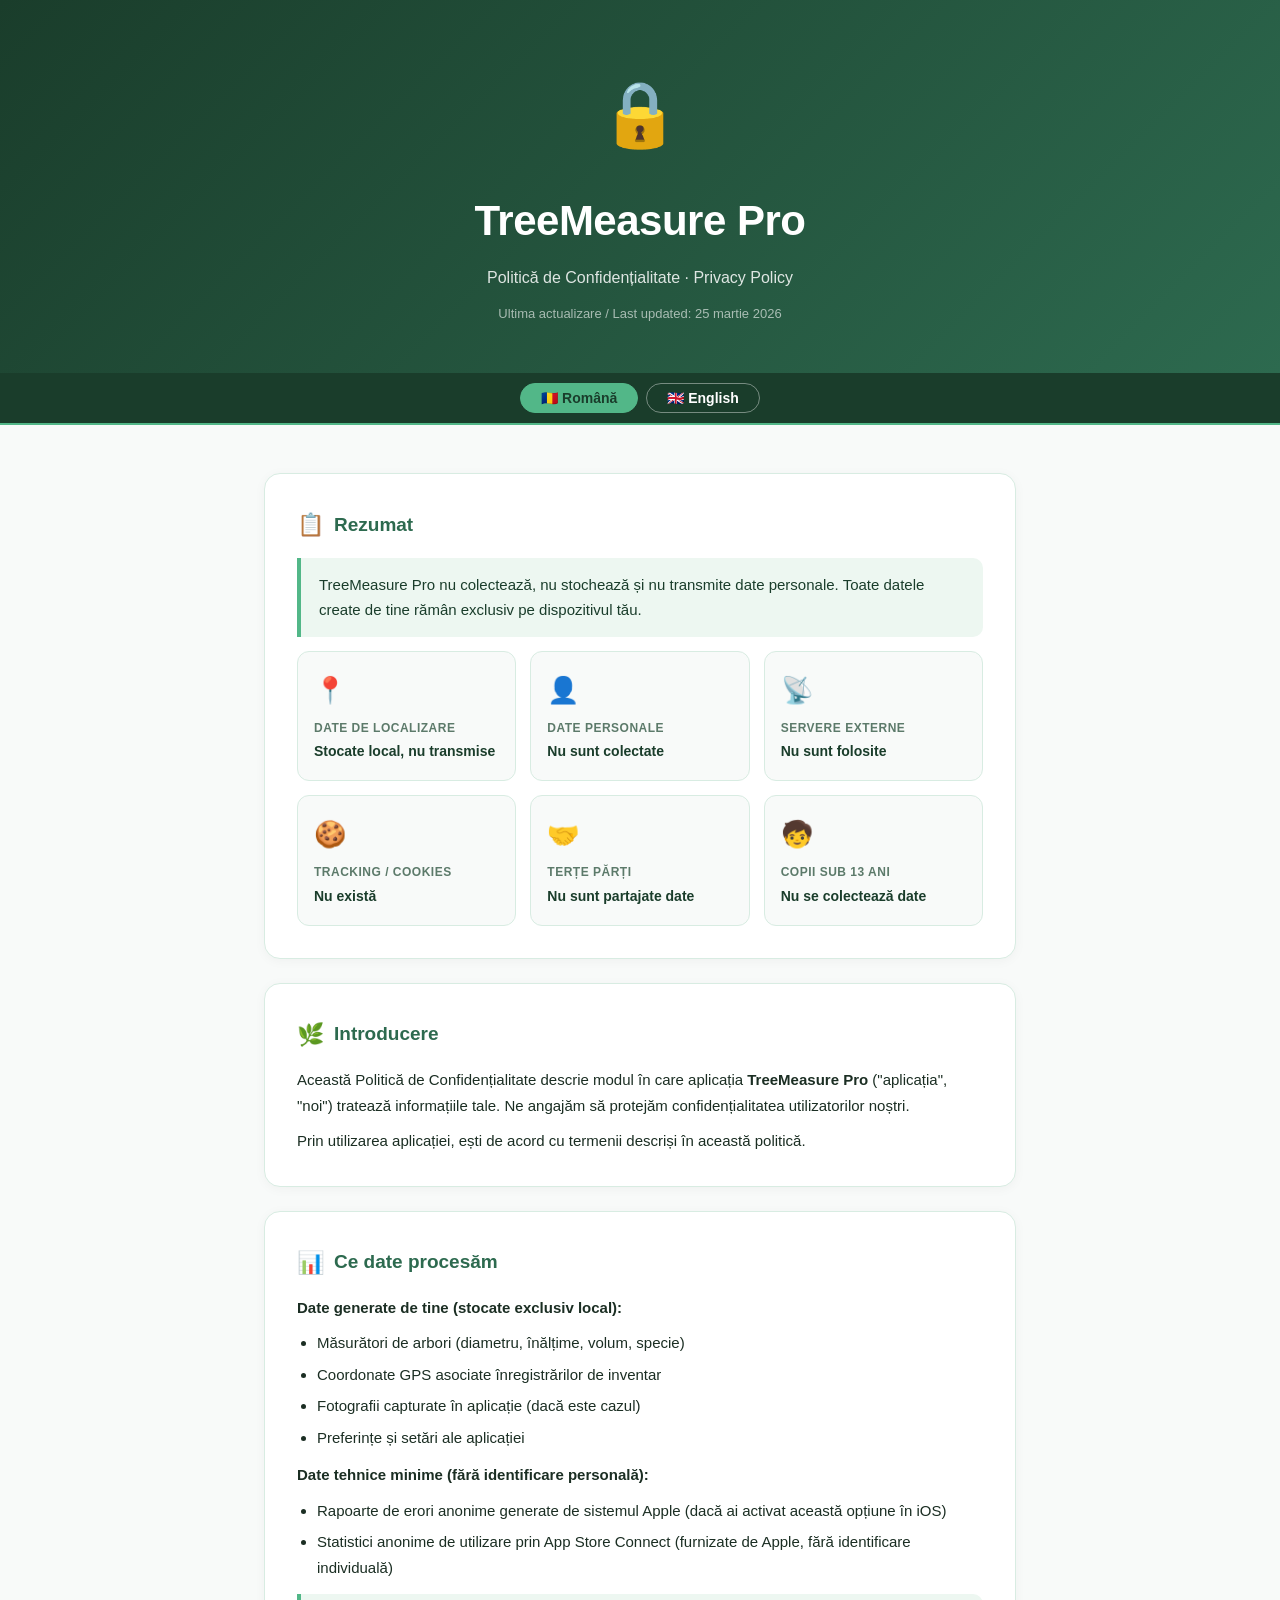
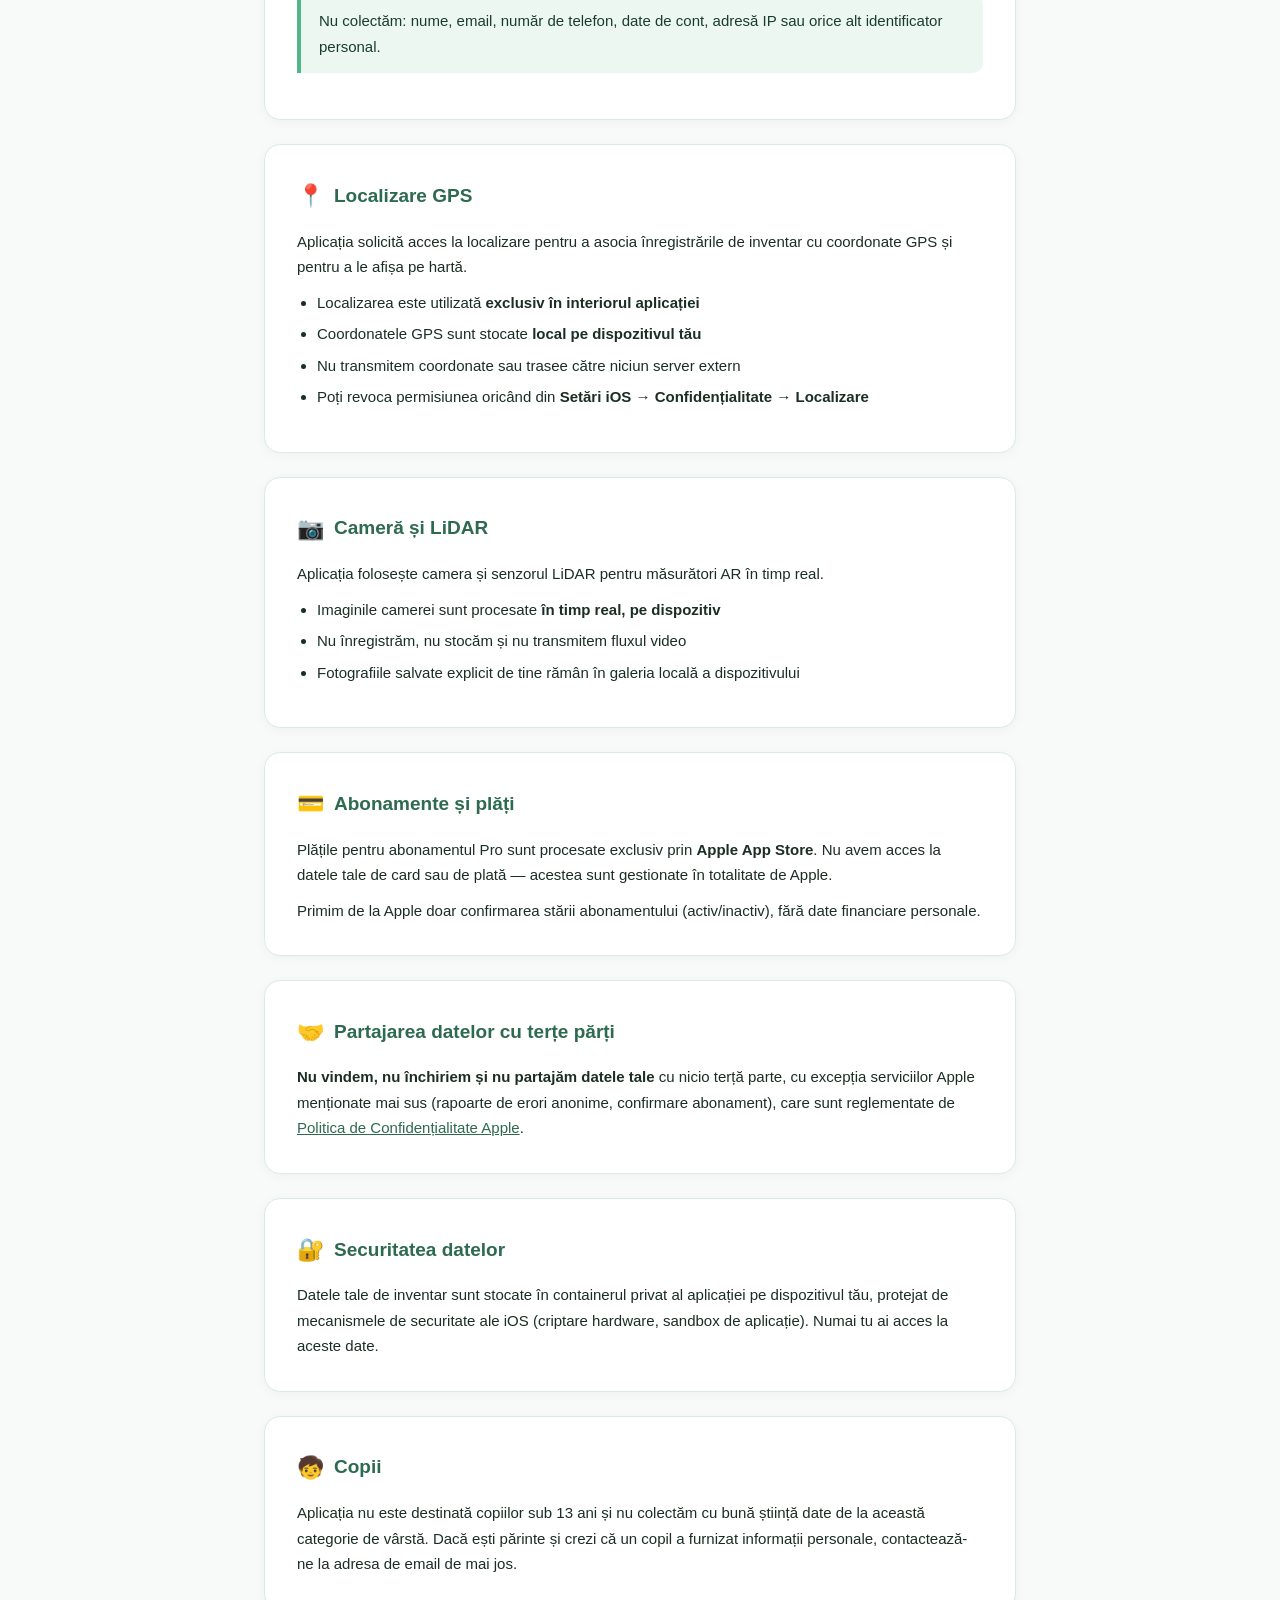
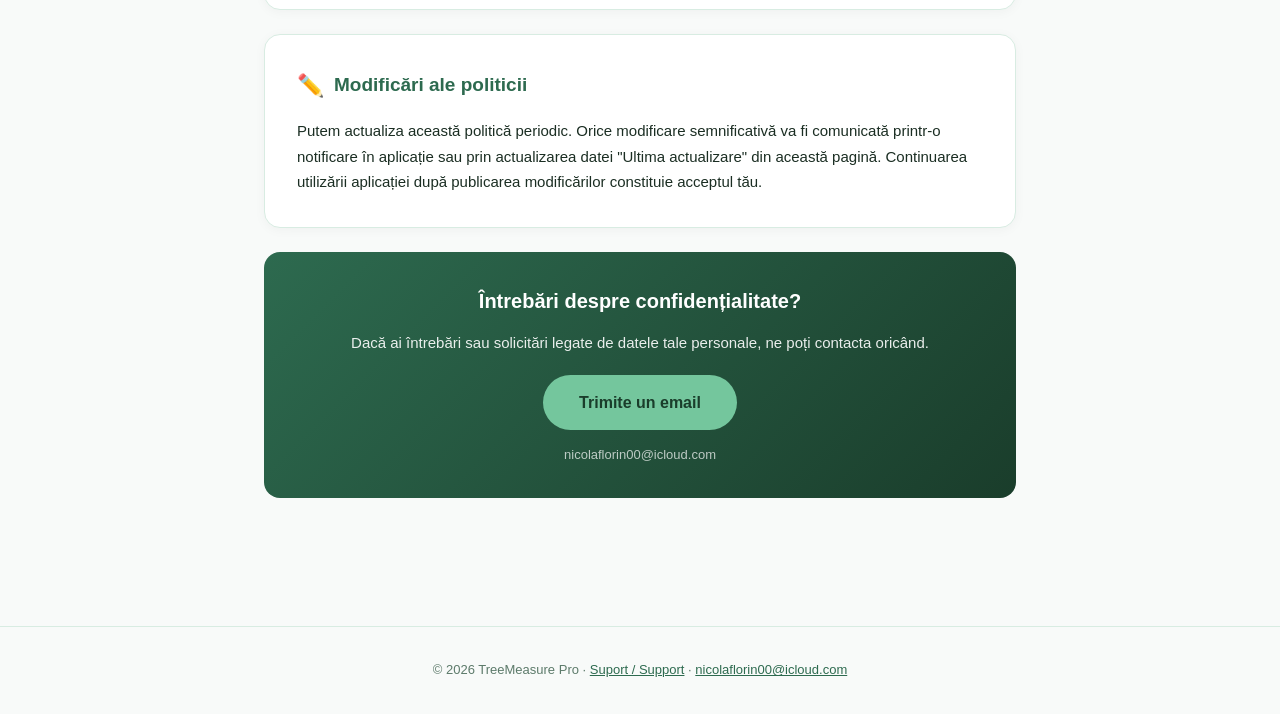
==== privacy.html @ 2823d663 "Create privacy.html with bilingual privacy policy Add privacy policy page with content in Romanian a" ====
<!DOCTYPE html>
<html lang="ro">
<head>
  <meta charset="UTF-8">
  <meta name="viewport" content="width=device-width, initial-scale=1.0">
  <title>TreeMeasure Pro – Politică de Confidențialitate / Privacy Policy</title>
  <style>
    :root {
      --green-dark:  #1a3d2b;
      --green-mid:   #2d6a4f;
      --green-light: #52b788;
      --accent:      #74c69d;
      --bg:          #f8faf9;
      --card:        #ffffff;
      --text:        #1b2e23;
      --muted:       #5c7a6a;
      --border:      #d8ece2;
    }

    * { box-sizing: border-box; margin: 0; padding: 0; }

    body {
      font-family: -apple-system, BlinkMacSystemFont, "Segoe UI", Roboto, sans-serif;
      background: var(--bg);
      color: var(--text);
      line-height: 1.7;
    }

    /* ── Header ── */
    header {
      background: linear-gradient(135deg, var(--green-dark) 0%, var(--green-mid) 100%);
      color: #fff;
      padding: 60px 24px 48px;
      text-align: center;
    }
    header .icon {
      font-size: 64px;
      display: block;
      margin-bottom: 16px;
    }
    header h1 {
      font-size: clamp(28px, 5vw, 42px);
      font-weight: 700;
      letter-spacing: -0.5px;
    }
    header p.tagline {
      margin-top: 8px;
      font-size: 16px;
      opacity: 0.85;
    }
    header p.updated {
      margin-top: 12px;
      font-size: 13px;
      opacity: 0.6;
    }

    /* ── Lang toggle ── */
    .lang-bar {
      background: var(--green-dark);
      display: flex;
      justify-content: center;
      gap: 8px;
      padding: 10px 24px;
      position: sticky;
      top: 0;
      z-index: 100;
      border-bottom: 2px solid var(--green-light);
    }
    .lang-bar button {
      background: transparent;
      border: 1.5px solid rgba(255,255,255,0.4);
      color: #fff;
      border-radius: 20px;
      padding: 6px 20px;
      font-size: 14px;
      font-weight: 600;
      cursor: pointer;
      transition: background 0.2s, border-color 0.2s;
    }
    .lang-bar button.active,
    .lang-bar button:hover {
      background: var(--green-light);
      border-color: var(--green-light);
      color: var(--green-dark);
    }

    /* ── Main layout ── */
    main {
      max-width: 800px;
      margin: 48px auto;
      padding: 0 24px 80px;
    }

    /* ── Section ── */
    .section {
      background: var(--card);
      border: 1px solid var(--border);
      border-radius: 16px;
      padding: 32px;
      margin-bottom: 24px;
      box-shadow: 0 2px 12px rgba(0,0,0,0.04);
    }
    .section h2 {
      font-size: 19px;
      font-weight: 700;
      color: var(--green-mid);
      margin-bottom: 14px;
      display: flex;
      align-items: center;
      gap: 10px;
    }
    .section h2 .ico { font-size: 22px; }
    .section p {
      font-size: 15px;
      color: var(--text);
      margin-bottom: 10px;
    }
    .section p:last-child { margin-bottom: 0; }
    .section ul {
      margin: 10px 0 10px 20px;
      font-size: 15px;
      color: var(--text);
    }
    .section ul li { margin-bottom: 6px; }

    /* ── Highlight box ── */
    .highlight {
      background: #edf7f1;
      border-left: 4px solid var(--green-light);
      border-radius: 0 10px 10px 0;
      padding: 14px 18px;
      margin: 14px 0;
      font-size: 15px;
      color: var(--green-dark);
      font-weight: 500;
    }

    /* ── Summary table ── */
    .summary-grid {
      display: grid;
      grid-template-columns: repeat(auto-fit, minmax(200px, 1fr));
      gap: 14px;
      margin-top: 6px;
    }
    .summary-card {
      background: var(--bg);
      border: 1px solid var(--border);
      border-radius: 12px;
      padding: 16px;
    }
    .summary-card .s-icon { font-size: 26px; margin-bottom: 6px; }
    .summary-card .s-label { font-size: 12px; font-weight: 700; color: var(--muted); text-transform: uppercase; letter-spacing: 0.5px; }
    .summary-card .s-value { font-size: 14px; font-weight: 600; color: var(--green-dark); margin-top: 2px; }

    /* ── Contact ── */
    .contact-box {
      background: linear-gradient(135deg, var(--green-mid), var(--green-dark));
      border-radius: 16px;
      padding: 32px;
      text-align: center;
      color: #fff;
    }
    .contact-box p { opacity: 0.9; margin-bottom: 20px; font-size: 15px; }
    .contact-box a.btn {
      display: inline-block;
      background: var(--accent);
      color: var(--green-dark);
      text-decoration: none;
      font-weight: 700;
      font-size: 16px;
      padding: 14px 36px;
      border-radius: 50px;
      transition: opacity 0.2s;
    }
    .contact-box a.btn:hover { opacity: 0.85; }
    .contact-box .email-text {
      margin-top: 14px;
      font-size: 13px;
      opacity: 0.7;
    }

    /* ── Footer ── */
    footer {
      text-align: center;
      padding: 32px 24px;
      font-size: 13px;
      color: var(--muted);
      border-top: 1px solid var(--border);
    }
    footer a { color: var(--green-mid); }

    /* ── Language sections ── */
    [data-lang] { display: none; }
    [data-lang].visible { display: block; }
  </style>
</head>
<body>

<header>
  <span class="icon">🔒</span>
  <h1>TreeMeasure Pro</h1>
  <p class="tagline">Politică de Confidențialitate · Privacy Policy</p>
  <p class="updated">Ultima actualizare / Last updated: 25 martie 2026</p>
</header>

<div class="lang-bar">
  <button onclick="setLang('ro')" id="btn-ro" class="active">🇷🇴 Română</button>
  <button onclick="setLang('en')" id="btn-en">🇬🇧 English</button>
</div>

<main>

  <!-- ═══════════════ ROMÂNĂ ═══════════════ -->
  <div data-lang="ro" class="visible">

    <div class="section">
      <h2><span class="ico">📋</span>Rezumat</h2>
      <div class="highlight">
        TreeMeasure Pro nu colectează, nu stochează și nu transmite date personale. Toate datele create de tine rămân exclusiv pe dispozitivul tău.
      </div>
      <div class="summary-grid">
        <div class="summary-card">
          <div class="s-icon">📍</div>
          <div class="s-label">Date de localizare</div>
          <div class="s-value">Stocate local, nu transmise</div>
        </div>
        <div class="summary-card">
          <div class="s-icon">👤</div>
          <div class="s-label">Date personale</div>
          <div class="s-value">Nu sunt colectate</div>
        </div>
        <div class="summary-card">
          <div class="s-icon">📡</div>
          <div class="s-label">Servere externe</div>
          <div class="s-value">Nu sunt folosite</div>
        </div>
        <div class="summary-card">
          <div class="s-icon">🍪</div>
          <div class="s-label">Tracking / Cookies</div>
          <div class="s-value">Nu există</div>
        </div>
        <div class="summary-card">
          <div class="s-icon">🤝</div>
          <div class="s-label">Terțe părți</div>
          <div class="s-value">Nu sunt partajate date</div>
        </div>
        <div class="summary-card">
          <div class="s-icon">🧒</div>
          <div class="s-label">Copii sub 13 ani</div>
          <div class="s-value">Nu se colectează date</div>
        </div>
      </div>
    </div>

    <div class="section">
      <h2><span class="ico">🌿</span>Introducere</h2>
      <p>
        Această Politică de Confidențialitate descrie modul în care aplicația <strong>TreeMeasure Pro</strong>
        ("aplicația", "noi") tratează informațiile tale. Ne angajăm să protejăm confidențialitatea
        utilizatorilor noștri.
      </p>
      <p>
        Prin utilizarea aplicației, ești de acord cu termenii descriși în această politică.
      </p>
    </div>

    <div class="section">
      <h2><span class="ico">📊</span>Ce date procesăm</h2>
      <p><strong>Date generate de tine (stocate exclusiv local):</strong></p>
      <ul>
        <li>Măsurători de arbori (diametru, înălțime, volum, specie)</li>
        <li>Coordonate GPS asociate înregistrărilor de inventar</li>
        <li>Fotografii capturate în aplicație (dacă este cazul)</li>
        <li>Preferințe și setări ale aplicației</li>
      </ul>
      <p style="margin-top:12px"><strong>Date tehnice minime (fără identificare personală):</strong></p>
      <ul>
        <li>Rapoarte de erori anonime generate de sistemul Apple (dacă ai activat această opțiune în iOS)</li>
        <li>Statistici anonime de utilizare prin App Store Connect (furnizate de Apple, fără identificare individuală)</li>
      </ul>
      <div class="highlight">
        Nu colectăm: nume, email, număr de telefon, date de cont, adresă IP sau orice alt identificator personal.
      </div>
    </div>

    <div class="section">
      <h2><span class="ico">📍</span>Localizare GPS</h2>
      <p>
        Aplicația solicită acces la localizare pentru a asocia înregistrările de inventar cu coordonate GPS
        și pentru a le afișa pe hartă.
      </p>
      <ul>
        <li>Localizarea este utilizată <strong>exclusiv în interiorul aplicației</strong></li>
        <li>Coordonatele GPS sunt stocate <strong>local pe dispozitivul tău</strong></li>
        <li>Nu transmitem coordonate sau trasee către niciun server extern</li>
        <li>Poți revoca permisiunea oricând din <strong>Setări iOS → Confidențialitate → Localizare</strong></li>
      </ul>
    </div>

    <div class="section">
      <h2><span class="ico">📷</span>Cameră și LiDAR</h2>
      <p>
        Aplicația folosește camera și senzorul LiDAR pentru măsurători AR în timp real.
      </p>
      <ul>
        <li>Imaginile camerei sunt procesate <strong>în timp real, pe dispozitiv</strong></li>
        <li>Nu înregistrăm, nu stocăm și nu transmitem fluxul video</li>
        <li>Fotografiile salvate explicit de tine rămân în galeria locală a dispozitivului</li>
      </ul>
    </div>

    <div class="section">
      <h2><span class="ico">💳</span>Abonamente și plăți</h2>
      <p>
        Plățile pentru abonamentul Pro sunt procesate exclusiv prin <strong>Apple App Store</strong>.
        Nu avem acces la datele tale de card sau de plată — acestea sunt gestionate în totalitate de Apple.
      </p>
      <p>
        Primim de la Apple doar confirmarea stării abonamentului (activ/inactiv), fără date financiare personale.
      </p>
    </div>

    <div class="section">
      <h2><span class="ico">🤝</span>Partajarea datelor cu terțe părți</h2>
      <p>
        <strong>Nu vindem, nu închiriem și nu partajăm datele tale</strong> cu nicio terță parte,
        cu excepția serviciilor Apple menționate mai sus (rapoarte de erori anonime, confirmare abonament),
        care sunt reglementate de <a href="https://www.apple.com/legal/privacy/" style="color:var(--green-mid)">Politica de Confidențialitate Apple</a>.
      </p>
    </div>

    <div class="section">
      <h2><span class="ico">🔐</span>Securitatea datelor</h2>
      <p>
        Datele tale de inventar sunt stocate în containerul privat al aplicației pe dispozitivul tău,
        protejat de mecanismele de securitate ale iOS (criptare hardware, sandbox de aplicație).
        Numai tu ai acces la aceste date.
      </p>
    </div>

    <div class="section">
      <h2><span class="ico">🧒</span>Copii</h2>
      <p>
        Aplicația nu este destinată copiilor sub 13 ani și nu colectăm cu bună știință date de la
        această categorie de vârstă. Dacă ești părinte și crezi că un copil a furnizat informații
        personale, contactează-ne la adresa de email de mai jos.
      </p>
    </div>

    <div class="section">
      <h2><span class="ico">✏️</span>Modificări ale politicii</h2>
      <p>
        Putem actualiza această politică periodic. Orice modificare semnificativă va fi comunicată
        printr-o notificare în aplicație sau prin actualizarea datei "Ultima actualizare" din această pagină.
        Continuarea utilizării aplicației după publicarea modificărilor constituie acceptul tău.
      </p>
    </div>

    <div class="contact-box">
      <h2 style="font-size:20px; font-weight:700; margin-bottom:12px;">Întrebări despre confidențialitate?</h2>
      <p>Dacă ai întrebări sau solicitări legate de datele tale personale, ne poți contacta oricând.</p>
      <a class="btn" href="mailto:nicolaflorin00@icloud.com?subject=TreeMeasure%20Pro%20-%20Confidentialitate">Trimite un email</a>
      <div class="email-text">nicolaflorin00@icloud.com</div>
    </div>

  </div><!-- /ro -->


  <!-- ═══════════════ ENGLISH ═══════════════ -->
  <div data-lang="en">

    <div class="section">
      <h2><span class="ico">📋</span>Summary</h2>
      <div class="highlight">
        TreeMeasure Pro does not collect, store, or transmit personal data. All data you create stays exclusively on your device.
      </div>
      <div class="summary-grid">
        <div class="summary-card">
          <div class="s-icon">📍</div>
          <div class="s-label">Location data</div>
          <div class="s-value">Stored locally, not transmitted</div>
        </div>
        <div class="summary-card">
          <div class="s-icon">👤</div>
          <div class="s-label">Personal data</div>
          <div class="s-value">Not collected</div>
        </div>
        <div class="summary-card">
          <div class="s-icon">📡</div>
          <div class="s-label">External servers</div>
          <div class="s-value">None used</div>
        </div>
        <div class="summary-card">
          <div class="s-icon">🍪</div>
          <div class="s-label">Tracking / Cookies</div>
          <div class="s-value">None</div>
        </div>
        <div class="summary-card">
          <div class="s-icon">🤝</div>
          <div class="s-label">Third parties</div>
          <div class="s-value">No data shared</div>
        </div>
        <div class="summary-card">
          <div class="s-icon">🧒</div>
          <div class="s-label">Children under 13</div>
          <div class="s-value">No data collected</div>
        </div>
      </div>
    </div>

    <div class="section">
      <h2><span class="ico">🌿</span>Introduction</h2>
      <p>
        This Privacy Policy describes how <strong>TreeMeasure Pro</strong> ("the app", "we") handles
        your information. We are committed to protecting the privacy of our users.
      </p>
      <p>
        By using the app, you agree to the terms described in this policy.
      </p>
    </div>

    <div class="section">
      <h2><span class="ico">📊</span>What data we process</h2>
      <p><strong>Data you generate (stored exclusively on-device):</strong></p>
      <ul>
        <li>Tree measurements (diameter, height, volume, species)</li>
        <li>GPS coordinates associated with inventory records</li>
        <li>Photos captured within the app (if applicable)</li>
        <li>App preferences and settings</li>
      </ul>
      <p style="margin-top:12px"><strong>Minimal technical data (no personal identification):</strong></p>
      <ul>
        <li>Anonymous crash reports generated by Apple's system (if you have enabled this in iOS settings)</li>
        <li>Anonymous usage statistics via App Store Connect (provided by Apple, no individual identification)</li>
      </ul>
      <div class="highlight">
        We do not collect: name, email, phone number, account data, IP address, or any other personal identifier.
      </div>
    </div>

    <div class="section">
      <h2><span class="ico">📍</span>GPS Location</h2>
      <p>
        The app requests location access to associate inventory records with GPS coordinates
        and display them on a map.
      </p>
      <ul>
        <li>Location is used <strong>exclusively within the app</strong></li>
        <li>GPS coordinates are stored <strong>locally on your device</strong></li>
        <li>We do not transmit coordinates or routes to any external server</li>
        <li>You can revoke permission at any time from <strong>iOS Settings → Privacy → Location Services</strong></li>
      </ul>
    </div>

    <div class="section">
      <h2><span class="ico">📷</span>Camera and LiDAR</h2>
      <p>
        The app uses the camera and LiDAR sensor for real-time AR measurements.
      </p>
      <ul>
        <li>Camera frames are processed <strong>in real time, on-device</strong></li>
        <li>We do not record, store, or transmit the video stream</li>
        <li>Photos you explicitly save remain in your device's local gallery</li>
      </ul>
    </div>

    <div class="section">
      <h2><span class="ico">💳</span>Subscriptions and Payments</h2>
      <p>
        Payments for the Pro subscription are processed exclusively through the <strong>Apple App Store</strong>.
        We have no access to your card or payment details — these are managed entirely by Apple.
      </p>
      <p>
        We receive from Apple only confirmation of subscription status (active/inactive), with no personal financial data.
      </p>
    </div>

    <div class="section">
      <h2><span class="ico">🤝</span>Sharing Data with Third Parties</h2>
      <p>
        <strong>We do not sell, rent, or share your data</strong> with any third party,
        with the exception of the Apple services mentioned above (anonymous crash reports, subscription confirmation),
        which are governed by <a href="https://www.apple.com/legal/privacy/" style="color:var(--green-mid)">Apple's Privacy Policy</a>.
      </p>
    </div>

    <div class="section">
      <h2><span class="ico">🔐</span>Data Security</h2>
      <p>
        Your inventory data is stored in the app's private container on your device,
        protected by iOS security mechanisms (hardware encryption, app sandbox).
        Only you have access to this data.
      </p>
    </div>

    <div class="section">
      <h2><span class="ico">🧒</span>Children</h2>
      <p>
        The app is not intended for children under 13 and we do not knowingly collect
        data from this age group. If you are a parent and believe a child has provided
        personal information, please contact us at the email address below.
      </p>
    </div>

    <div class="section">
      <h2><span class="ico">✏️</span>Changes to This Policy</h2>
      <p>
        We may update this policy from time to time. Any significant changes will be communicated
        via an in-app notification or by updating the "Last updated" date on this page.
        Continued use of the app after changes are published constitutes your acceptance.
      </p>
    </div>

    <div class="contact-box">
      <h2 style="font-size:20px; font-weight:700; margin-bottom:12px;">Privacy Questions?</h2>
      <p>If you have any questions or requests regarding your personal data, feel free to contact us at any time.</p>
      <a class="btn" href="mailto:nicolaflorin00@icloud.com?subject=TreeMeasure%20Pro%20-%20Privacy">Send an Email</a>
      <div class="email-text">nicolaflorin00@icloud.com</div>
    </div>

  </div><!-- /en -->

</main>

<footer>
  &copy; <span id="year"></span> TreeMeasure Pro ·
  <a href="support.html">Suport / Support</a> ·
  <a href="mailto:nicolaflorin00@icloud.com">nicolaflorin00@icloud.com</a>
</footer>

<script>
  function setLang(lang) {
    document.querySelectorAll('[data-lang]').forEach(el => {
      el.classList.toggle('visible', el.dataset.lang === lang);
    });
    document.querySelectorAll('.lang-bar button').forEach(btn => {
      btn.classList.toggle('active', btn.id === 'btn-' + lang);
    });
    document.documentElement.lang = lang;
  }
  document.getElementById('year').textContent = new Date().getFullYear();
</script>

</body>
</html>
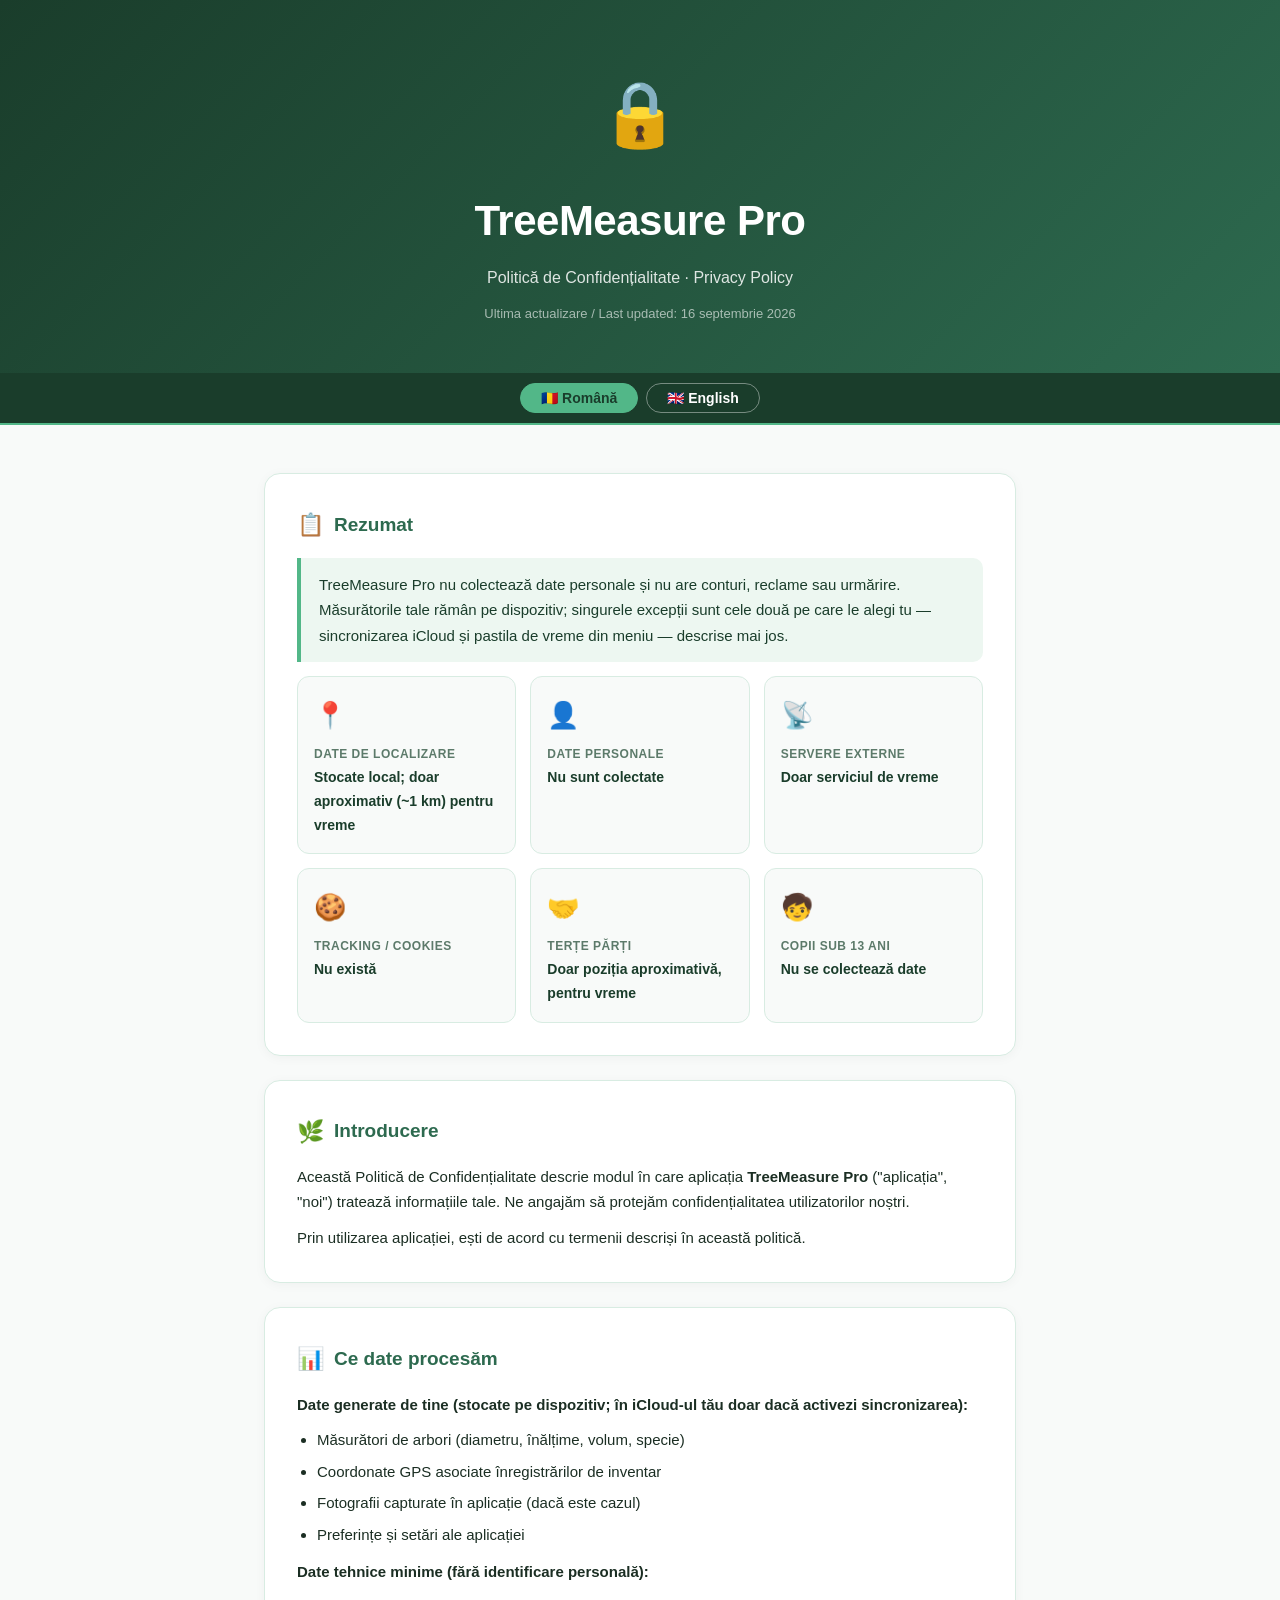
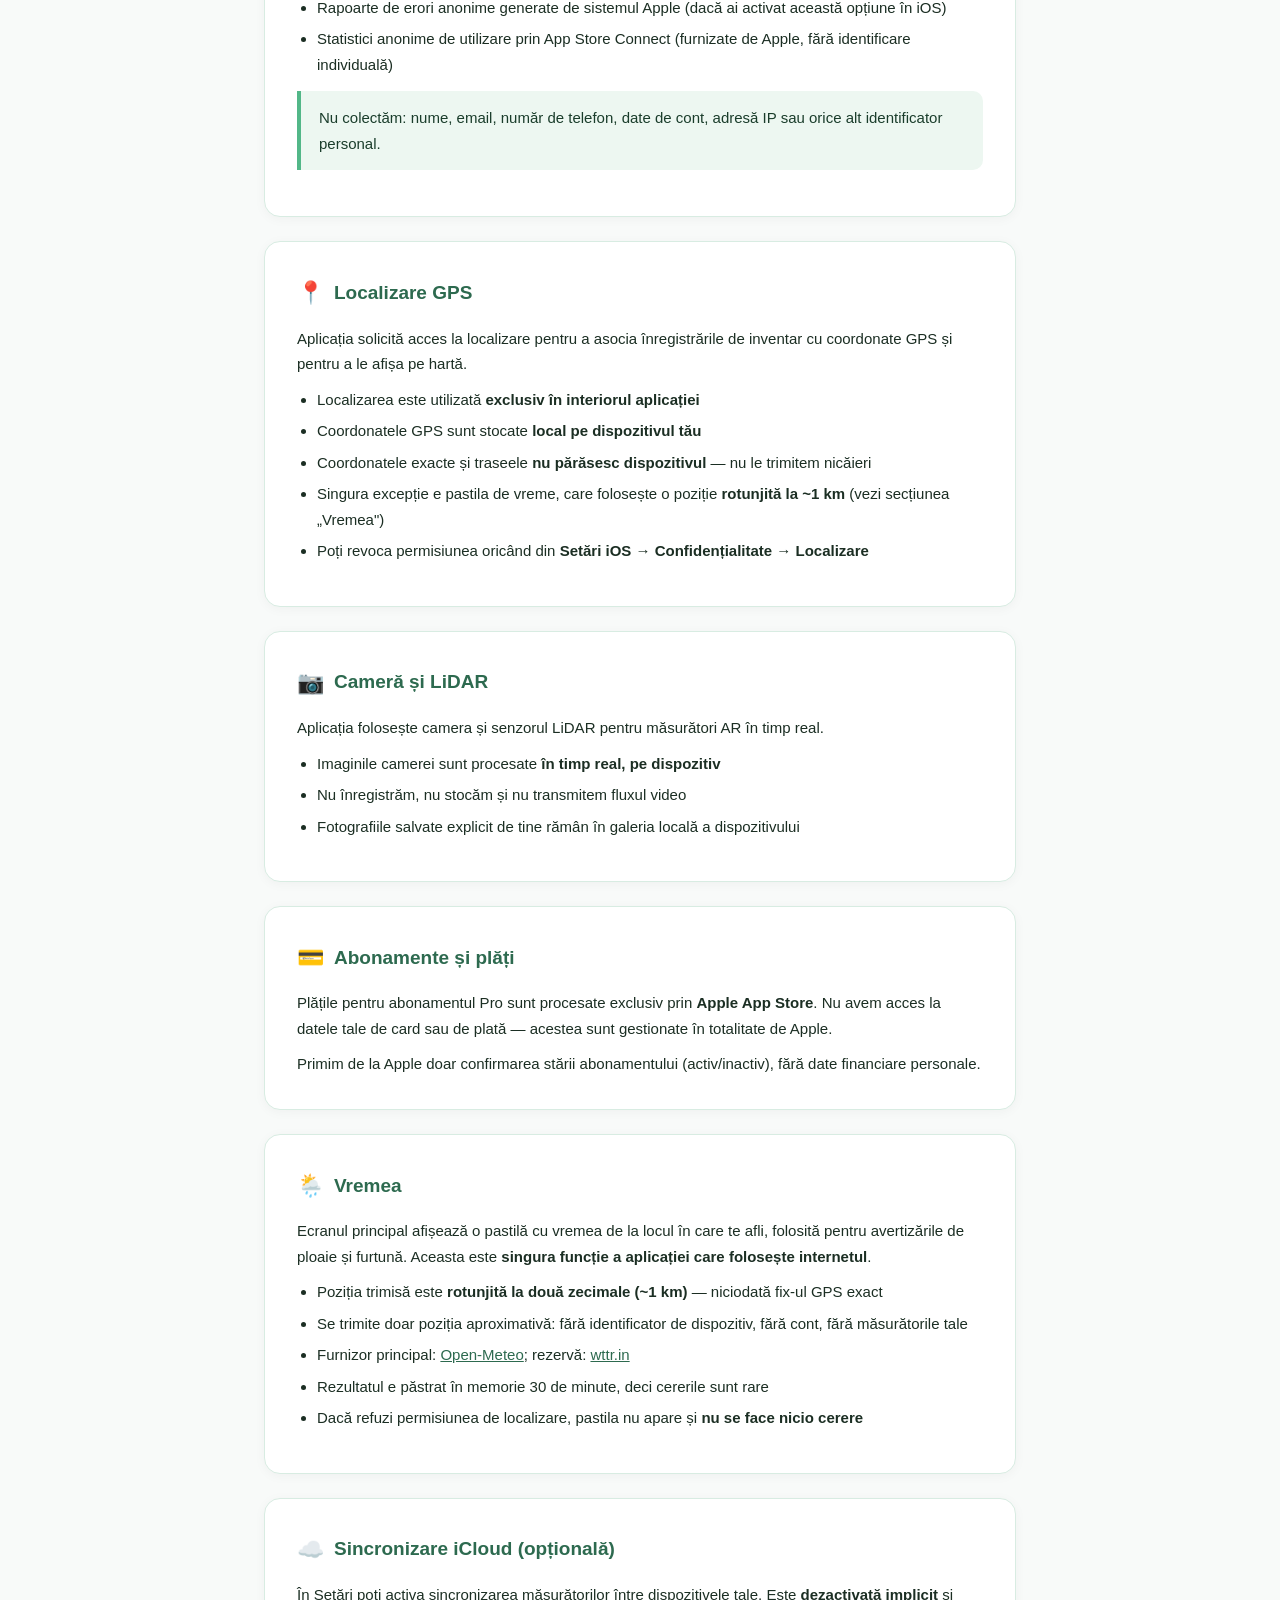
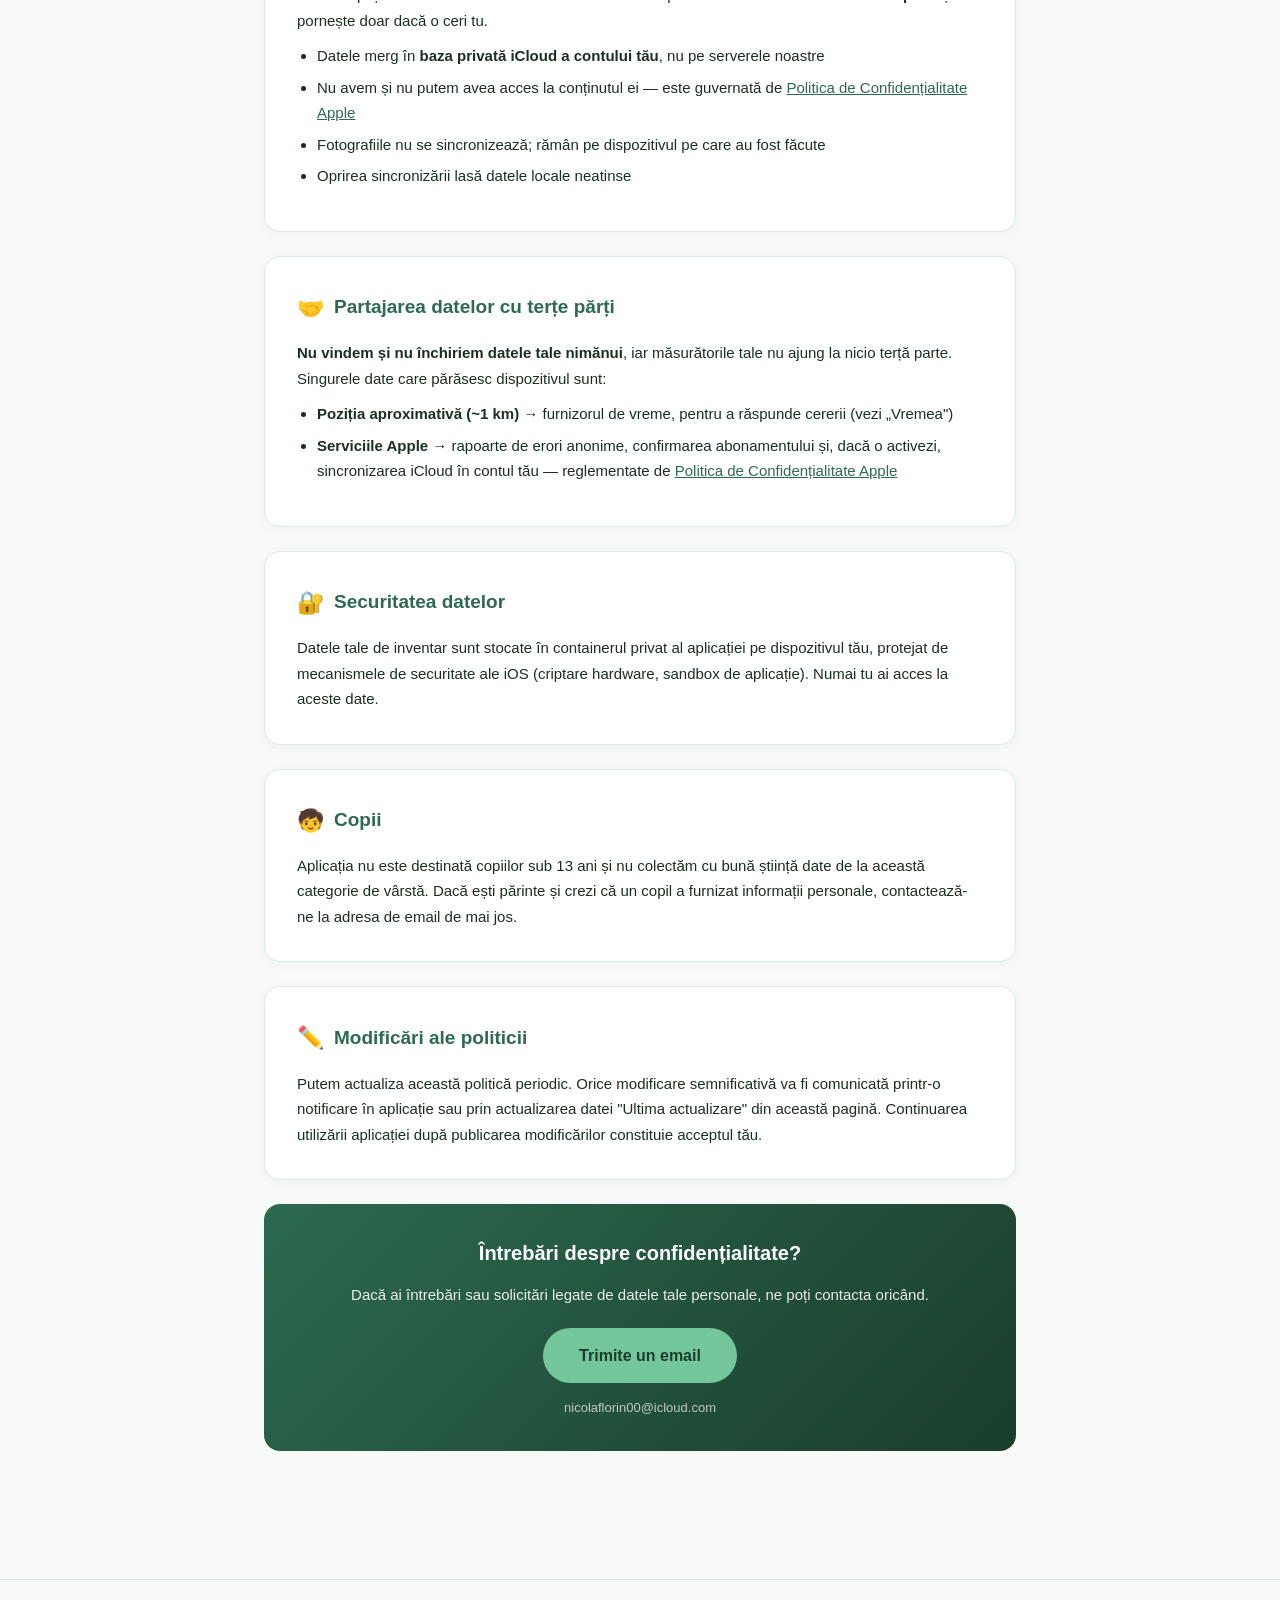
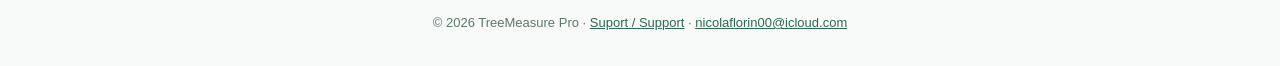
==== commit 4308d6bd: "Politica de confidentialitate: declara cererea meteo si sincronizarea iCloud Textul publicat spunea " ====
--- a/privacy.html
+++ b/privacy.html
@@ -200,7 +200,7 @@
   <span class="icon">🔒</span>
   <h1>TreeMeasure Pro</h1>
   <p class="tagline">Politică de Confidențialitate · Privacy Policy</p>
-  <p class="updated">Ultima actualizare / Last updated: 25 martie 2026</p>
+  <p class="updated">Ultima actualizare / Last updated: 16 septembrie 2026</p>
 </header>
 
 <div class="lang-bar">
@@ -216,13 +216,13 @@
     <div class="section">
       <h2><span class="ico">📋</span>Rezumat</h2>
       <div class="highlight">
-        TreeMeasure Pro nu colectează, nu stochează și nu transmite date personale. Toate datele create de tine rămân exclusiv pe dispozitivul tău.
+        TreeMeasure Pro nu colectează date personale și nu are conturi, reclame sau urmărire. Măsurătorile tale rămân pe dispozitiv; singurele excepții sunt cele două pe care le alegi tu — sincronizarea iCloud și pastila de vreme din meniu — descrise mai jos.
       </div>
       <div class="summary-grid">
         <div class="summary-card">
           <div class="s-icon">📍</div>
           <div class="s-label">Date de localizare</div>
-          <div class="s-value">Stocate local, nu transmise</div>
+          <div class="s-value">Stocate local; doar aproximativ (~1 km) pentru vreme</div>
         </div>
         <div class="summary-card">
           <div class="s-icon">👤</div>
@@ -232,7 +232,7 @@
         <div class="summary-card">
           <div class="s-icon">📡</div>
           <div class="s-label">Servere externe</div>
-          <div class="s-value">Nu sunt folosite</div>
+          <div class="s-value">Doar serviciul de vreme</div>
         </div>
         <div class="summary-card">
           <div class="s-icon">🍪</div>
@@ -242,7 +242,7 @@
         <div class="summary-card">
           <div class="s-icon">🤝</div>
           <div class="s-label">Terțe părți</div>
-          <div class="s-value">Nu sunt partajate date</div>
+          <div class="s-value">Doar poziția aproximativă, pentru vreme</div>
         </div>
         <div class="summary-card">
           <div class="s-icon">🧒</div>
@@ -266,7 +266,7 @@
 
     <div class="section">
       <h2><span class="ico">📊</span>Ce date procesăm</h2>
-      <p><strong>Date generate de tine (stocate exclusiv local):</strong></p>
+      <p><strong>Date generate de tine (stocate pe dispozitiv; în iCloud-ul tău doar dacă activezi sincronizarea):</strong></p>
       <ul>
         <li>Măsurători de arbori (diametru, înălțime, volum, specie)</li>
         <li>Coordonate GPS asociate înregistrărilor de inventar</li>
@@ -292,7 +292,8 @@
       <ul>
         <li>Localizarea este utilizată <strong>exclusiv în interiorul aplicației</strong></li>
         <li>Coordonatele GPS sunt stocate <strong>local pe dispozitivul tău</strong></li>
-        <li>Nu transmitem coordonate sau trasee către niciun server extern</li>
+        <li>Coordonatele exacte și traseele <strong>nu părăsesc dispozitivul</strong> — nu le trimitem nicăieri</li>
+        <li>Singura excepție e pastila de vreme, care folosește o poziție <strong>rotunjită la ~1 km</strong> (vezi secțiunea „Vremea")</li>
         <li>Poți revoca permisiunea oricând din <strong>Setări iOS → Confidențialitate → Localizare</strong></li>
       </ul>
     </div>
@@ -321,11 +322,46 @@
     </div>
 
     <div class="section">
+      <h2><span class="ico">🌦️</span>Vremea</h2>
+      <p>
+        Ecranul principal afișează o pastilă cu vremea de la locul în care te afli, folosită pentru
+        avertizările de ploaie și furtună. Aceasta este <strong>singura funcție a aplicației care
+        folosește internetul</strong>.
+      </p>
+      <ul>
+        <li>Poziția trimisă este <strong>rotunjită la două zecimale (~1 km)</strong> — niciodată fix-ul GPS exact</li>
+        <li>Se trimite doar poziția aproximativă: fără identificator de dispozitiv, fără cont, fără măsurătorile tale</li>
+        <li>Furnizor principal: <a href="https://open-meteo.com/en/terms" style="color:var(--green-mid)">Open-Meteo</a>; rezervă: <a href="https://wttr.in" style="color:var(--green-mid)">wttr.in</a></li>
+        <li>Rezultatul e păstrat în memorie 30 de minute, deci cererile sunt rare</li>
+        <li>Dacă refuzi permisiunea de localizare, pastila nu apare și <strong>nu se face nicio cerere</strong></li>
+      </ul>
+    </div>
+
+    <div class="section">
+      <h2><span class="ico">☁️</span>Sincronizare iCloud (opțională)</h2>
+      <p>
+        În Setări poți activa sincronizarea măsurătorilor între dispozitivele tale. Este
+        <strong>dezactivată implicit</strong> și pornește doar dacă o ceri tu.
+      </p>
+      <ul>
+        <li>Datele merg în <strong>baza privată iCloud a contului tău</strong>, nu pe serverele noastre</li>
+        <li>Nu avem și nu putem avea acces la conținutul ei — este guvernată de <a href="https://www.apple.com/legal/privacy/" style="color:var(--green-mid)">Politica de Confidențialitate Apple</a></li>
+        <li>Fotografiile nu se sincronizează; rămân pe dispozitivul pe care au fost făcute</li>
+        <li>Oprirea sincronizării lasă datele locale neatinse</li>
+      </ul>
+    </div>
+
+    <div class="section">
       <h2><span class="ico">🤝</span>Partajarea datelor cu terțe părți</h2>
       <p>
-        <strong>Nu vindem, nu închiriem și nu partajăm datele tale</strong> cu nicio terță parte,
-        cu excepția serviciilor Apple menționate mai sus (rapoarte de erori anonime, confirmare abonament),
-        care sunt reglementate de <a href="https://www.apple.com/legal/privacy/" style="color:var(--green-mid)">Politica de Confidențialitate Apple</a>.
+        <strong>Nu vindem și nu închiriem datele tale nimănui</strong>, iar măsurătorile tale nu ajung
+        la nicio terță parte. Singurele date care părăsesc dispozitivul sunt:
+      </p>
+      <ul>
+        <li><strong>Poziția aproximativă (~1 km)</strong> → furnizorul de vreme, pentru a răspunde cererii (vezi „Vremea")</li>
+        <li><strong>Serviciile Apple</strong> → rapoarte de erori anonime, confirmarea abonamentului și, dacă o activezi, sincronizarea iCloud în contul tău — reglementate de <a href="https://www.apple.com/legal/privacy/" style="color:var(--green-mid)">Politica de Confidențialitate Apple</a></li>
+      </ul>
+      <p>
       </p>
     </div>
 
@@ -372,13 +408,13 @@
     <div class="section">
       <h2><span class="ico">📋</span>Summary</h2>
       <div class="highlight">
-        TreeMeasure Pro does not collect, store, or transmit personal data. All data you create stays exclusively on your device.
+        TreeMeasure Pro collects no personal data and has no accounts, ads or tracking. Your measurements stay on your device; the only exceptions are the two you choose yourself — iCloud sync and the weather pill in the menu — described below.
       </div>
       <div class="summary-grid">
         <div class="summary-card">
           <div class="s-icon">📍</div>
           <div class="s-label">Location data</div>
-          <div class="s-value">Stored locally, not transmitted</div>
+          <div class="s-value">Stored locally; approximate only (~1 km) for weather</div>
         </div>
         <div class="summary-card">
           <div class="s-icon">👤</div>
@@ -388,7 +424,7 @@
         <div class="summary-card">
           <div class="s-icon">📡</div>
           <div class="s-label">External servers</div>
-          <div class="s-value">None used</div>
+          <div class="s-value">Weather service only</div>
         </div>
         <div class="summary-card">
           <div class="s-icon">🍪</div>
@@ -398,7 +434,7 @@
         <div class="summary-card">
           <div class="s-icon">🤝</div>
           <div class="s-label">Third parties</div>
-          <div class="s-value">No data shared</div>
+          <div class="s-value">Approximate position only, for weather</div>
         </div>
         <div class="summary-card">
           <div class="s-icon">🧒</div>
@@ -421,7 +457,7 @@
 
     <div class="section">
       <h2><span class="ico">📊</span>What data we process</h2>
-      <p><strong>Data you generate (stored exclusively on-device):</strong></p>
+      <p><strong>Data you generate (stored on your device; in your own iCloud only if you enable sync):</strong></p>
       <ul>
         <li>Tree measurements (diameter, height, volume, species)</li>
         <li>GPS coordinates associated with inventory records</li>
@@ -447,7 +483,8 @@
       <ul>
         <li>Location is used <strong>exclusively within the app</strong></li>
         <li>GPS coordinates are stored <strong>locally on your device</strong></li>
-        <li>We do not transmit coordinates or routes to any external server</li>
+        <li>Exact coordinates and tracks <strong>never leave your device</strong> — we do not send them anywhere</li>
+        <li>The only exception is the weather pill, which uses a position <strong>rounded to ~1 km</strong> (see "Weather")</li>
         <li>You can revoke permission at any time from <strong>iOS Settings → Privacy → Location Services</strong></li>
       </ul>
     </div>
@@ -476,11 +513,45 @@
     </div>
 
     <div class="section">
+      <h2><span class="ico">🌦️</span>Weather</h2>
+      <p>
+        The main screen shows a weather pill for your current area, used for the rain and storm
+        warnings. This is the <strong>only feature in the app that uses the internet</strong>.
+      </p>
+      <ul>
+        <li>The position sent is <strong>rounded to two decimals (~1 km)</strong> — never your exact GPS fix</li>
+        <li>Only that approximate position is sent: no device identifier, no account, none of your measurements</li>
+        <li>Primary provider: <a href="https://open-meteo.com/en/terms" style="color:var(--green-mid)">Open-Meteo</a>; fallback: <a href="https://wttr.in" style="color:var(--green-mid)">wttr.in</a></li>
+        <li>The result is cached for 30 minutes, so requests are infrequent</li>
+        <li>If you decline location permission, the pill does not appear and <strong>no request is made</strong></li>
+      </ul>
+    </div>
+
+    <div class="section">
+      <h2><span class="ico">☁️</span>iCloud Sync (optional)</h2>
+      <p>
+        In Settings you can enable syncing your measurements between your own devices. It is
+        <strong>off by default</strong> and starts only if you turn it on.
+      </p>
+      <ul>
+        <li>Data goes to <strong>your account's private iCloud database</strong>, not to our servers</li>
+        <li>We have no access to it and cannot gain any — it is governed by <a href="https://www.apple.com/legal/privacy/" style="color:var(--green-mid)">Apple's Privacy Policy</a></li>
+        <li>Photos are not synced; they stay on the device that took them</li>
+        <li>Turning sync off leaves your local data untouched</li>
+      </ul>
+    </div>
+
+    <div class="section">
       <h2><span class="ico">🤝</span>Sharing Data with Third Parties</h2>
       <p>
-        <strong>We do not sell, rent, or share your data</strong> with any third party,
-        with the exception of the Apple services mentioned above (anonymous crash reports, subscription confirmation),
-        which are governed by <a href="https://www.apple.com/legal/privacy/" style="color:var(--green-mid)">Apple's Privacy Policy</a>.
+        <strong>We do not sell or rent your data to anyone</strong>, and your measurements never reach
+        a third party. The only data that leaves your device is:
+      </p>
+      <ul>
+        <li><strong>Approximate position (~1 km)</strong> → the weather provider, to service the request (see "Weather")</li>
+        <li><strong>Apple services</strong> → anonymous crash reports, subscription confirmation and, if you enable it, iCloud sync into your own account — governed by <a href="https://www.apple.com/legal/privacy/" style="color:var(--green-mid)">Apple's Privacy Policy</a></li>
+      </ul>
+      <p>
       </p>
     </div>
 
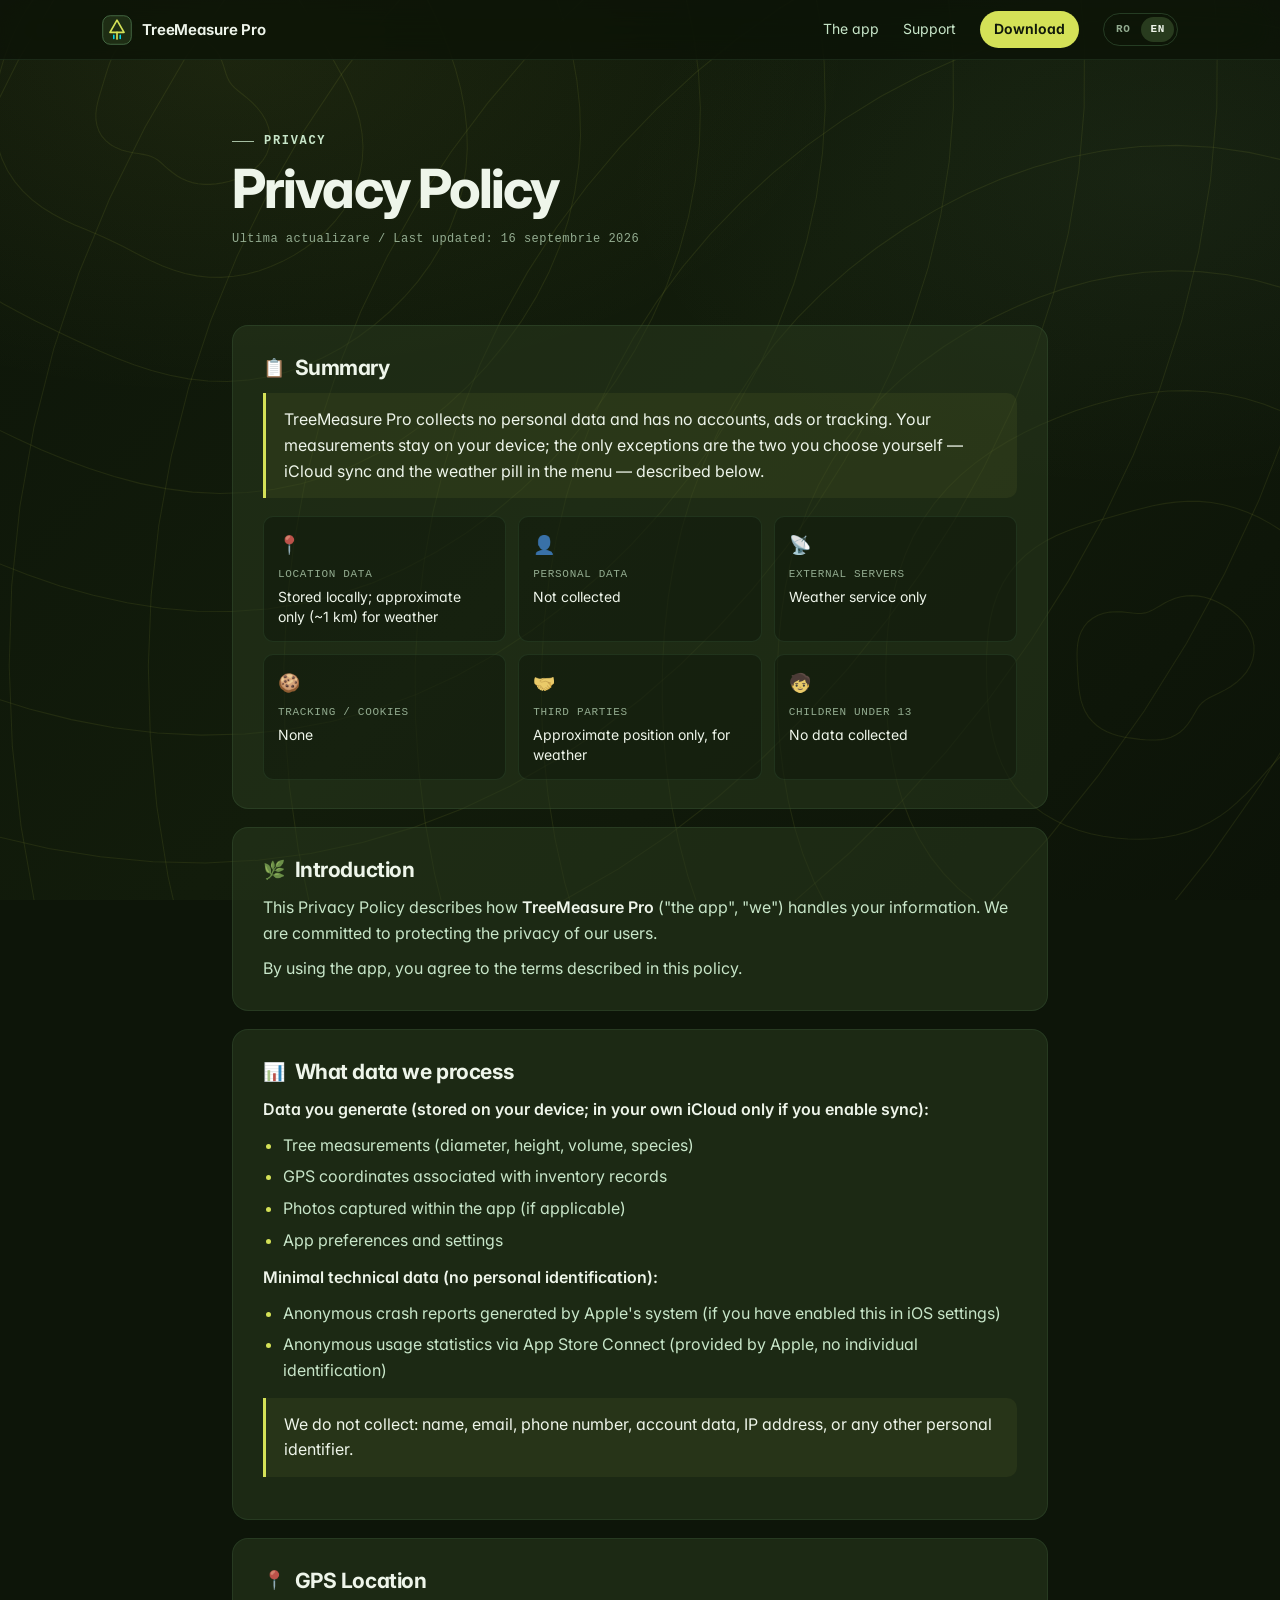
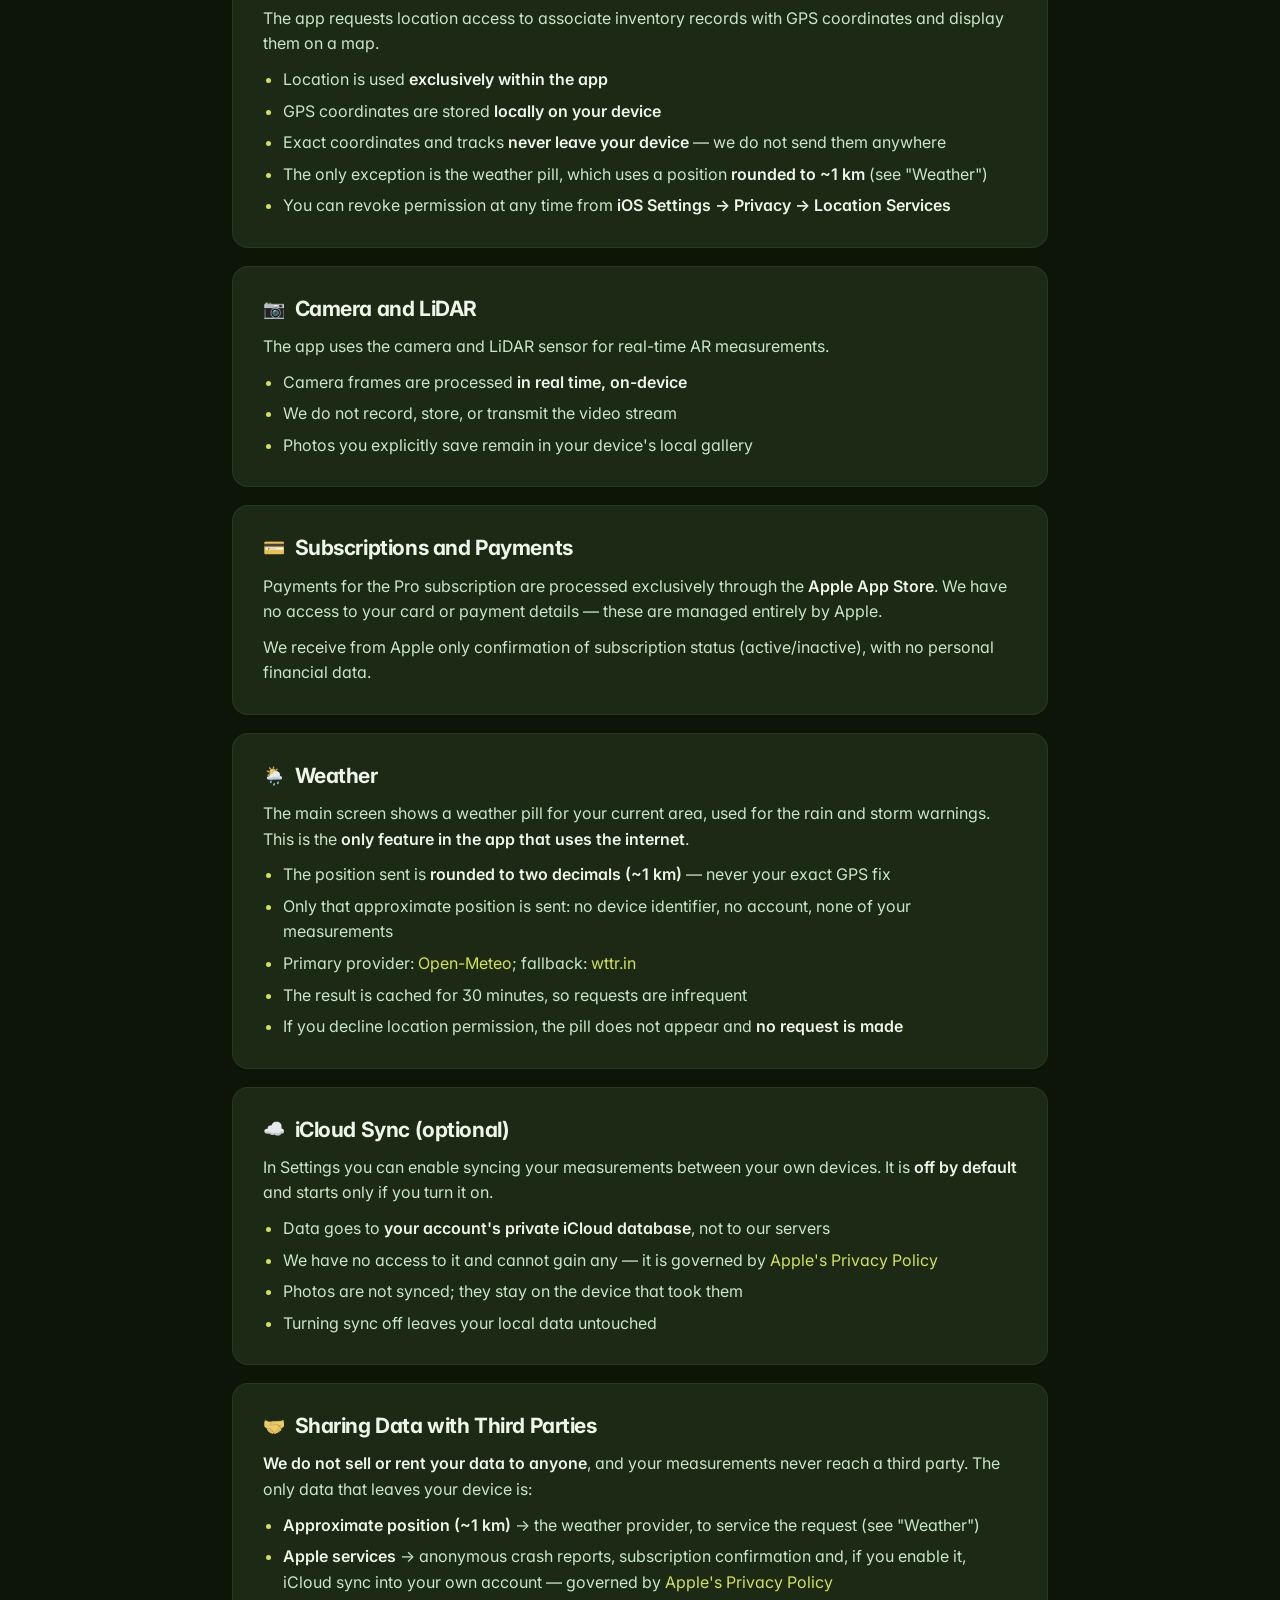
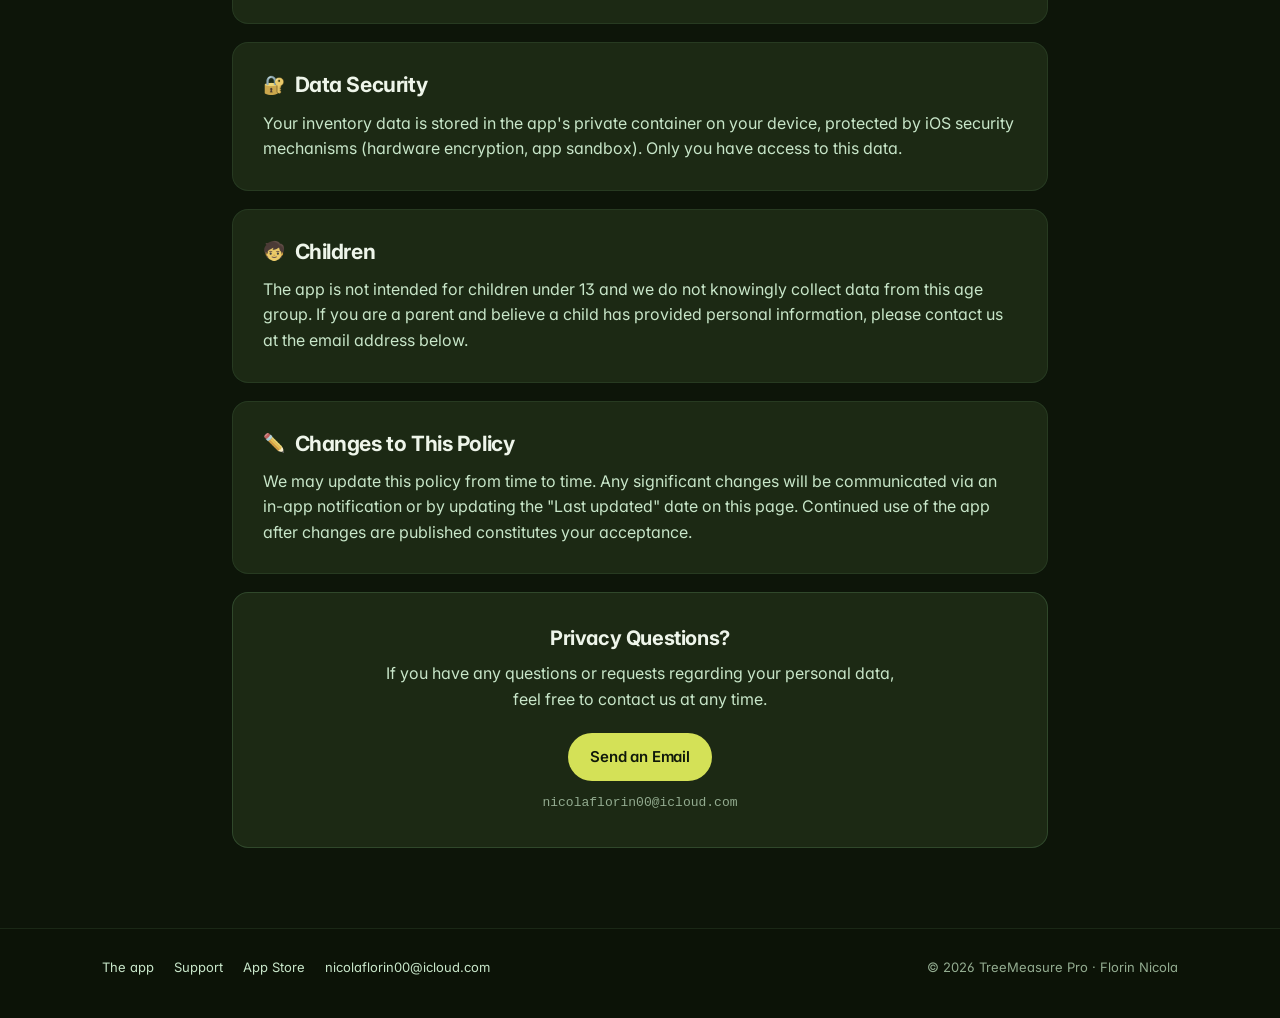
==== commit 1b1837c0: "Site: redesign "instrument de teren" si continut complet 1.29 Sursa e in repo-ul Silvia (commit 51ba" ====
--- a/privacy.html
+++ b/privacy.html
@@ -1,214 +1,63 @@
 <!DOCTYPE html>
-<html lang="ro">
+<html lang="ro"
+      data-title-ro="TreeMeasure Pro – Politică de confidențialitate"
+      data-title-en="TreeMeasure Pro – Privacy Policy">
 <head>
-  <meta charset="UTF-8">
-  <meta name="viewport" content="width=device-width, initial-scale=1.0">
-  <title>TreeMeasure Pro – Politică de Confidențialitate / Privacy Policy</title>
-  <style>
-    :root {
-      --green-dark:  #1a3d2b;
-      --green-mid:   #2d6a4f;
-      --green-light: #52b788;
-      --accent:      #74c69d;
-      --bg:          #f8faf9;
-      --card:        #ffffff;
-      --text:        #1b2e23;
-      --muted:       #5c7a6a;
-      --border:      #d8ece2;
-    }
-
-    * { box-sizing: border-box; margin: 0; padding: 0; }
-
-    body {
-      font-family: -apple-system, BlinkMacSystemFont, "Segoe UI", Roboto, sans-serif;
-      background: var(--bg);
-      color: var(--text);
-      line-height: 1.7;
-    }
-
-    /* ── Header ── */
-    header {
-      background: linear-gradient(135deg, var(--green-dark) 0%, var(--green-mid) 100%);
-      color: #fff;
-      padding: 60px 24px 48px;
-      text-align: center;
-    }
-    header .icon {
-      font-size: 64px;
-      display: block;
-      margin-bottom: 16px;
-    }
-    header h1 {
-      font-size: clamp(28px, 5vw, 42px);
-      font-weight: 700;
-      letter-spacing: -0.5px;
-    }
-    header p.tagline {
-      margin-top: 8px;
-      font-size: 16px;
-      opacity: 0.85;
-    }
-    header p.updated {
-      margin-top: 12px;
-      font-size: 13px;
-      opacity: 0.6;
-    }
-
-    /* ── Lang toggle ── */
-    .lang-bar {
-      background: var(--green-dark);
-      display: flex;
-      justify-content: center;
-      gap: 8px;
-      padding: 10px 24px;
-      position: sticky;
-      top: 0;
-      z-index: 100;
-      border-bottom: 2px solid var(--green-light);
-    }
-    .lang-bar button {
-      background: transparent;
-      border: 1.5px solid rgba(255,255,255,0.4);
-      color: #fff;
-      border-radius: 20px;
-      padding: 6px 20px;
-      font-size: 14px;
-      font-weight: 600;
-      cursor: pointer;
-      transition: background 0.2s, border-color 0.2s;
-    }
-    .lang-bar button.active,
-    .lang-bar button:hover {
-      background: var(--green-light);
-      border-color: var(--green-light);
-      color: var(--green-dark);
-    }
-
-    /* ── Main layout ── */
-    main {
-      max-width: 800px;
-      margin: 48px auto;
-      padding: 0 24px 80px;
-    }
-
-    /* ── Section ── */
-    .section {
-      background: var(--card);
-      border: 1px solid var(--border);
-      border-radius: 16px;
-      padding: 32px;
-      margin-bottom: 24px;
-      box-shadow: 0 2px 12px rgba(0,0,0,0.04);
-    }
-    .section h2 {
-      font-size: 19px;
-      font-weight: 700;
-      color: var(--green-mid);
-      margin-bottom: 14px;
-      display: flex;
-      align-items: center;
-      gap: 10px;
-    }
-    .section h2 .ico { font-size: 22px; }
-    .section p {
-      font-size: 15px;
-      color: var(--text);
-      margin-bottom: 10px;
-    }
-    .section p:last-child { margin-bottom: 0; }
-    .section ul {
-      margin: 10px 0 10px 20px;
-      font-size: 15px;
-      color: var(--text);
-    }
-    .section ul li { margin-bottom: 6px; }
-
-    /* ── Highlight box ── */
-    .highlight {
-      background: #edf7f1;
-      border-left: 4px solid var(--green-light);
-      border-radius: 0 10px 10px 0;
-      padding: 14px 18px;
-      margin: 14px 0;
-      font-size: 15px;
-      color: var(--green-dark);
-      font-weight: 500;
-    }
-
-    /* ── Summary table ── */
-    .summary-grid {
-      display: grid;
-      grid-template-columns: repeat(auto-fit, minmax(200px, 1fr));
-      gap: 14px;
-      margin-top: 6px;
-    }
-    .summary-card {
-      background: var(--bg);
-      border: 1px solid var(--border);
-      border-radius: 12px;
-      padding: 16px;
-    }
-    .summary-card .s-icon { font-size: 26px; margin-bottom: 6px; }
-    .summary-card .s-label { font-size: 12px; font-weight: 700; color: var(--muted); text-transform: uppercase; letter-spacing: 0.5px; }
-    .summary-card .s-value { font-size: 14px; font-weight: 600; color: var(--green-dark); margin-top: 2px; }
-
-    /* ── Contact ── */
-    .contact-box {
-      background: linear-gradient(135deg, var(--green-mid), var(--green-dark));
-      border-radius: 16px;
-      padding: 32px;
-      text-align: center;
-      color: #fff;
-    }
-    .contact-box p { opacity: 0.9; margin-bottom: 20px; font-size: 15px; }
-    .contact-box a.btn {
-      display: inline-block;
-      background: var(--accent);
-      color: var(--green-dark);
-      text-decoration: none;
-      font-weight: 700;
-      font-size: 16px;
-      padding: 14px 36px;
-      border-radius: 50px;
-      transition: opacity 0.2s;
-    }
-    .contact-box a.btn:hover { opacity: 0.85; }
-    .contact-box .email-text {
-      margin-top: 14px;
-      font-size: 13px;
-      opacity: 0.7;
-    }
-
-    /* ── Footer ── */
-    footer {
-      text-align: center;
-      padding: 32px 24px;
-      font-size: 13px;
-      color: var(--muted);
-      border-top: 1px solid var(--border);
-    }
-    footer a { color: var(--green-mid); }
-
-    /* ── Language sections ── */
-    [data-lang] { display: none; }
-    [data-lang].visible { display: block; }
-  </style>
+<meta charset="UTF-8">
+<meta name="viewport" content="width=device-width, initial-scale=1.0">
+<title>TreeMeasure Pro – Politică de Confidențialitate / Privacy Policy</title>
+<meta name="description" content="TreeMeasure Pro privacy policy: no accounts, no ads, no tracking. Measurements stay on your device; optional iCloud sync and an approximate position for weather.">
+<meta name="theme-color" content="#0D1509">
+<link rel="icon" href="assets/favicon.svg" type="image/svg+xml">
+<link rel="preconnect" href="https://fonts.googleapis.com">
+<link rel="preconnect" href="https://fonts.gstatic.com" crossorigin>
+<link href="https://fonts.googleapis.com/css2?family=Inter:wght@400;500;600;700;800&amp;display=swap" rel="stylesheet">
+<link rel="stylesheet" href="assets/site.css">
+<script src="assets/site.js"></script>
 </head>
 <body>
 
-<header>
-  <span class="icon">🔒</span>
-  <h1>TreeMeasure Pro</h1>
-  <p class="tagline">Politică de Confidențialitate · Privacy Policy</p>
-  <p class="updated">Ultima actualizare / Last updated: 16 septembrie 2026</p>
+<a class="skip-link" href="#main">Sari la conținut</a>
+
+<header class="nav">
+  <div class="container nav-inner">
+    <a href="./" class="brand" aria-label="TreeMeasure Pro">
+      <img class="brand-mark" src="assets/favicon.svg" alt="" width="30" height="30">
+      TreeMeasure Pro
+    </a>
+    <nav class="nav-links" aria-label="Primary">
+      <span class="lang-inline" data-lang="ro">
+        <a href="./" class="hs">Aplicația</a>
+        <a href="support.html" class="hs">Suport</a>
+        <a href="https://apps.apple.com/ro/app/treemeasure-pro/id6760644907" class="nav-cta" target="_blank" rel="noopener">Descarcă</a>
+      </span>
+      <span class="lang-inline" data-lang="en">
+        <a href="./" class="hs">The app</a>
+        <a href="support.html" class="hs">Support</a>
+        <a href="https://apps.apple.com/app/treemeasure-pro/id6760644907" class="nav-cta" target="_blank" rel="noopener">Download</a>
+      </span>
+      <div class="lang-toggle" role="group" aria-label="Limba / Language">
+        <button type="button" data-set-lang="ro" aria-pressed="true">RO</button>
+        <button type="button" data-set-lang="en" aria-pressed="false">EN</button>
+      </div>
+    </nav>
+  </div>
 </header>
 
-<div class="lang-bar">
-  <button onclick="setLang('ro')" id="btn-ro" class="active">🇷🇴 Română</button>
-  <button onclick="setLang('en')" id="btn-en">🇬🇧 English</button>
-</div>
-
-<main>
+<section class="doc-header">
+  <div class="doc">
+    <p class="eyebrow"><span data-lang="ro">Confidențialitate</span><span data-lang="en">Privacy</span></p>
+    <h1 class="h-display"><span data-lang="ro">Politică de confidențialitate</span><span data-lang="en">Privacy Policy</span></h1>
+    <p class="updated">Ultima actualizare / Last updated: 16 septembrie 2026</p>
+  </div>
+</section>
+
+<!--
+  Textul de mai jos e preluat neschimbat din versiunea publicată pe 16 sept 2026. El trebuie să
+  spună același lucru ca PrivacyInfo.xcprivacy și chestionarul App Privacy din App Store Connect
+  (vezi CLAUDE.md, „Invariante de livrare"). Redesign-ul a atins doar stilul, nu conținutul.
+-->
+<main id="main" class="doc">
 
   <!-- ═══════════════ ROMÂNĂ ═══════════════ -->
   <div data-lang="ro" class="visible">
@@ -593,24 +442,17 @@
 
 </main>
 
-<footer>
-  &copy; <span id="year"></span> TreeMeasure Pro ·
-  <a href="support.html">Suport / Support</a> ·
-  <a href="mailto:nicolaflorin00@icloud.com">nicolaflorin00@icloud.com</a>
+<footer class="footer">
+  <div class="container footer-inner">
+    <div class="footer-links">
+      <a href="./"><span data-lang="ro">Aplicația</span><span data-lang="en">The app</span></a>
+      <a href="support.html"><span data-lang="ro">Suport</span><span data-lang="en">Support</span></a>
+      <a href="https://apps.apple.com/app/treemeasure-pro/id6760644907" target="_blank" rel="noopener">App Store</a>
+      <a href="mailto:nicolaflorin00@icloud.com">nicolaflorin00@icloud.com</a>
+    </div>
+    <div>© <span data-year>2026</span> TreeMeasure Pro · Florin Nicola</div>
+  </div>
 </footer>
-
-<script>
-  function setLang(lang) {
-    document.querySelectorAll('[data-lang]').forEach(el => {
-      el.classList.toggle('visible', el.dataset.lang === lang);
-    });
-    document.querySelectorAll('.lang-bar button').forEach(btn => {
-      btn.classList.toggle('active', btn.id === 'btn-' + lang);
-    });
-    document.documentElement.lang = lang;
-  }
-  document.getElementById('year').textContent = new Date().getFullYear();
-</script>
 
 </body>
 </html>
--- a/assets/site.css
+++ b/assets/site.css
@@ -0,0 +1,434 @@
+/*
+  Tree Measure Pro — stiluri comune pentru index, support și privacy.
+
+  Culorile vin din aplicație, nu sunt alese separat:
+  - fondul și curbele de nivel = ForestDepthBackground.swift (același algoritm, vezi contours.svg)
+  - suprafețele și accentul lime = ForestTheme.swift
+  - cian / magenta / chihlimbar / verde = ARMarkerPalette, cu același înțeles ca în AR:
+    cian = trunchi și detecție, magenta = ținte pe cer, chihlimbar = vârf, verde = bază.
+*/
+
+:root {
+  color-scheme: dark;
+
+  /* Fond — ForestDepthBackground */
+  --bg-0: #0C1308;
+  --bg-1: #0D1509;
+  --bg-2: #121C0B;
+
+  /* Suprafețe — ForestTheme */
+  --surface:   #19270F;
+  --surface-2: #1E2D14;
+  --card:      rgba(43, 61, 31, 0.52);
+  --card-hi:   rgba(64, 92, 50, 0.55);
+  --line:      rgba(90, 140, 94, 0.32);
+  --line-soft: rgba(90, 140, 94, 0.18);
+
+  /* Text */
+  --text:   #EEF5EA;
+  --text-2: #C8E6C9;
+  --text-3: #93AC90;
+
+  /* Accente */
+  --lime:    #D4E157;
+  --lime-dk: #B9C640;
+  --cyan:    #00E5FF;
+  --magenta: #FF2D95;
+  --amber:   #FFB74D;
+  --green:   #4CAF50;
+  --soft:    #A5D6A7;
+
+  /* Alias pentru marcajul existent din privacy/support (style="color:var(--green-mid)") */
+  --green-mid: var(--lime);
+
+  --sans: "Inter", -apple-system, BlinkMacSystemFont, "Segoe UI", Roboto, sans-serif;
+  --mono: ui-monospace, "SF Mono", "JetBrains Mono", Menlo, Consolas, monospace;
+
+  --radius: 16px;
+  --radius-sm: 10px;
+  --maxw: 1120px;
+  --nav-h: 60px;
+}
+
+* { box-sizing: border-box; margin: 0; padding: 0; }
+
+html {
+  scroll-behavior: smooth;
+  scroll-padding-top: calc(var(--nav-h) + 16px);
+  -webkit-text-size-adjust: 100%;
+}
+
+body {
+  font-family: var(--sans);
+  color: var(--text);
+  background: var(--bg-1);
+  line-height: 1.6;
+  -webkit-font-smoothing: antialiased;
+  overflow-x: hidden;
+  font-feature-settings: "cv11", "ss01";
+}
+
+/* Fondul fix: degradeul aplicației + curbele de nivel. Pe un pseudo-element, nu cu
+   background-attachment: fixed — iOS Safari îl ignoră. */
+body::before {
+  content: "";
+  position: fixed;
+  inset: 0;
+  z-index: -1;
+  background:
+    url("contours.svg") center / cover no-repeat,
+    radial-gradient(ellipse 70% 55% at 18% 6%, rgba(212, 225, 87, 0.07), transparent 70%),
+    radial-gradient(ellipse 60% 50% at 90% 20%, rgba(165, 214, 167, 0.05), transparent 70%),
+    linear-gradient(135deg, var(--bg-1) 0%, var(--bg-2) 50%, var(--bg-0) 100%);
+}
+
+img, svg { display: block; max-width: 100%; }
+a { color: var(--lime); text-decoration: none; }
+a:hover { text-decoration: underline; text-underline-offset: 3px; }
+strong { color: var(--text); font-weight: 600; }
+
+:focus-visible { outline: 2px solid var(--cyan); outline-offset: 3px; border-radius: 4px; }
+
+.skip-link {
+  position: absolute; left: -999px; top: 10px; z-index: 10001;
+  background: var(--lime); color: #10180A; font-weight: 700; font-size: 13px;
+  padding: 8px 14px; border-radius: 8px;
+}
+.skip-link:focus { left: 12px; }
+
+/* ── Limbă ──
+   Vizibilitatea e dictată de <html lang>, setat de site.js înainte de randare — fără
+   clipire a limbii greșite și fără dependență de clasa .visible. */
+html:not([lang="en"]) [data-lang="en"],
+html[lang="en"] [data-lang="ro"] { display: none !important; }
+.lang-inline { display: contents; }
+
+/* ── Tipografie ── */
+.eyebrow {
+  font-family: var(--mono);
+  font-size: 12px;
+  font-weight: 600;
+  letter-spacing: 0.14em;
+  text-transform: uppercase;
+  color: var(--lime);
+  display: inline-flex;
+  align-items: center;
+  gap: 10px;
+  margin-bottom: 14px;
+}
+.eyebrow::before {
+  content: "";
+  width: 22px; height: 1px;
+  background: currentColor;
+  opacity: 0.8;
+}
+h1, h2, h3 { letter-spacing: -0.02em; line-height: 1.1; color: var(--text); }
+.h-display { font-size: clamp(36px, 5.4vw, 62px); font-weight: 750; letter-spacing: -0.035em; line-height: 1.02; }
+.h-section { font-size: clamp(28px, 4vw, 44px); font-weight: 700; margin-bottom: 14px; }
+.lead { font-size: clamp(16px, 2vw, 19px); color: var(--text-2); max-width: 640px; line-height: 1.6; }
+.muted { color: var(--text-3); }
+.accent { color: var(--lime); }
+.num { font-family: var(--mono); font-variant-numeric: tabular-nums; }
+
+/* ── Layout ── */
+.container { width: 100%; max-width: var(--maxw); margin: 0 auto; padding: 0 22px; }
+.section { padding: 96px 0; position: relative; }
+.section-head { margin-bottom: 48px; }
+.section-head .lead { margin-top: 6px; }
+.rule { height: 1px; background: linear-gradient(90deg, transparent, var(--line), transparent); border: 0; }
+
+/* ── Nav ── */
+.nav {
+  position: sticky; top: 0; z-index: 9000;
+  height: var(--nav-h);
+  background: rgba(12, 19, 8, 0.78);
+  -webkit-backdrop-filter: saturate(160%) blur(18px);
+  backdrop-filter: saturate(160%) blur(18px);
+  border-bottom: 1px solid var(--line-soft);
+}
+.nav-inner { height: 100%; display: flex; align-items: center; justify-content: space-between; gap: 16px; }
+.brand { display: flex; align-items: center; gap: 10px; color: var(--text); font-weight: 650; font-size: 15px; letter-spacing: -0.01em; white-space: nowrap; }
+.brand:hover { text-decoration: none; }
+.brand-mark { width: 30px; height: 30px; flex-shrink: 0; }
+.nav-links { display: flex; align-items: center; gap: 24px; }
+.nav-links a { color: var(--text-2); font-size: 14px; }
+.nav-links a:hover { color: var(--text); text-decoration: none; }
+.nav-links .nav-cta {
+  color: #10180A; background: var(--lime); font-weight: 650;
+  padding: 7px 14px; border-radius: 999px;
+}
+.nav-links .nav-cta:hover { background: var(--lime-dk); color: #10180A; }
+.lang-toggle {
+  display: flex; gap: 2px; padding: 3px;
+  border: 1px solid var(--line); border-radius: 999px;
+  font-family: var(--mono);
+}
+.lang-toggle button {
+  font: inherit; font-size: 11px; font-weight: 700; letter-spacing: 0.06em;
+  background: transparent; color: var(--text-3); border: 0; cursor: pointer;
+  padding: 4px 9px; border-radius: 999px;
+}
+.lang-toggle button[aria-pressed="true"] { background: var(--card-hi); color: var(--text); }
+
+@media (max-width: 760px) {
+  .nav-links .hs { display: none; }
+  .nav-links { gap: 12px; }
+}
+
+/* ── Butoane ── */
+.btn {
+  display: inline-flex; align-items: center; gap: 8px;
+  font-size: 15px; font-weight: 600; letter-spacing: -0.01em;
+  padding: 12px 22px; border-radius: 999px; cursor: pointer;
+  transition: transform .2s ease, background .2s ease, border-color .2s ease;
+}
+.btn:hover { text-decoration: none; transform: translateY(-1px); }
+.btn-primary { background: var(--lime); color: #10180A; }
+.btn-primary:hover { background: var(--lime-dk); }
+.btn-ghost { color: var(--text); border: 1px solid var(--line); background: rgba(255, 255, 255, 0.02); }
+.btn-ghost:hover { border-color: var(--lime); }
+.app-badge img { height: 50px; width: auto; }
+
+/* ── Carduri ── */
+.card {
+  background: var(--card);
+  border: 1px solid var(--line-soft);
+  border-radius: var(--radius);
+  -webkit-backdrop-filter: blur(6px);
+  backdrop-filter: blur(6px);
+}
+
+.chip {
+  display: inline-flex; align-items: center; gap: 6px;
+  font-family: var(--mono); font-size: 12px; font-weight: 600;
+  font-variant-numeric: tabular-nums;
+  color: var(--text-2);
+  border: 1px solid var(--line); border-radius: 6px;
+  padding: 3px 8px; white-space: nowrap;
+}
+.chip.lime { color: var(--lime); border-color: rgba(212, 225, 87, 0.45); }
+.tag {
+  display: inline-flex; align-items: center; gap: 6px;
+  font-size: 12px; color: var(--text-3);
+}
+.tag::before { content: ""; width: 6px; height: 6px; border-radius: 50%; background: var(--soft); }
+.tag.any::before { background: var(--lime); }
+
+/* ── Hero ── */
+.hero { padding: 72px 0 40px; }
+.hero-grid { display: grid; grid-template-columns: 1.3fr 0.7fr; gap: 56px; align-items: center; }
+.hero-copy .lead { margin: 22px 0 32px; }
+.hero-actions { display: flex; flex-wrap: wrap; align-items: center; gap: 14px; }
+.hero-note { margin-top: 18px; font-size: 13px; color: var(--text-3); }
+.hero-shot { position: relative; justify-self: center; width: min(360px, 100%); }
+.hero-shot img {
+  width: 100%; height: auto; border-radius: 34px;
+  -webkit-mask-image: radial-gradient(ellipse 72% 78% at 50% 50%, #000 62%, transparent 100%);
+  mask-image: radial-gradient(ellipse 72% 78% at 50% 50%, #000 62%, transparent 100%);
+}
+.hero-shot::after {
+  content: ""; position: absolute; inset: 8% 6%; z-index: -1;
+  background: radial-gradient(ellipse, rgba(0, 229, 255, 0.10), transparent 70%);
+  filter: blur(20px);
+}
+@media (max-width: 880px) {
+  .hero-grid { grid-template-columns: 1fr; gap: 36px; }
+  .hero-shot { width: min(300px, 80%); }
+}
+
+/* Banda-fișă de sub hero: citirile unui instrument, nu „statistici de marketing”. */
+.readout {
+  margin-top: 56px;
+  display: grid; grid-template-columns: repeat(5, 1fr);
+  border: 1px solid var(--line); border-radius: var(--radius);
+  background: rgba(12, 19, 8, 0.55);
+  overflow: hidden;
+}
+.readout > div { padding: 18px 20px; border-right: 1px solid var(--line-soft); }
+.readout > div:last-child { border-right: 0; }
+.readout .r-val { display: block; font-family: var(--mono); font-variant-numeric: tabular-nums; font-size: 22px; font-weight: 700; color: var(--text); letter-spacing: -0.02em; }
+.readout .r-lbl { display: block; font-family: var(--mono); font-size: 11px; letter-spacing: 0.08em; text-transform: uppercase; color: var(--text-3); margin-top: 4px; }
+@media (max-width: 880px) {
+  .readout { grid-template-columns: repeat(2, 1fr); }
+  .readout > div { border-bottom: 1px solid var(--line-soft); }
+  .readout > div:nth-child(2n) { border-right: 0; }
+  .readout > div:last-child { grid-column: 1 / -1; border-bottom: 0; }
+}
+
+/* ── Module ── */
+.group { margin-top: 56px; }
+.group:first-of-type { margin-top: 0; }
+.group-head {
+  display: flex; align-items: baseline; gap: 14px;
+  padding-bottom: 14px; margin-bottom: 20px;
+  border-bottom: 1px solid var(--line-soft);
+}
+.group-idx { font-family: var(--mono); font-size: 13px; font-weight: 700; color: var(--lime); }
+.group-title { font-size: 20px; font-weight: 650; }
+.group-q { margin-left: auto; font-size: 14px; color: var(--text-3); text-align: right; }
+@media (max-width: 640px) { .group-q { display: none; } }
+
+.modules { display: grid; grid-template-columns: repeat(2, 1fr); gap: 20px; }
+@media (max-width: 820px) { .modules { grid-template-columns: 1fr; } }
+
+.module { display: flex; flex-direction: column; overflow: hidden; }
+.module-fig {
+  aspect-ratio: 16 / 9;
+  background:
+    linear-gradient(rgba(90, 140, 94, 0.07) 1px, transparent 1px) 0 0 / 20px 20px,
+    linear-gradient(90deg, rgba(90, 140, 94, 0.07) 1px, transparent 1px) 0 0 / 20px 20px,
+    linear-gradient(160deg, #111B0B, #0B1207);
+  border-bottom: 1px solid var(--line-soft);
+}
+.module-fig svg { width: 100%; height: 100%; }
+.module-body { padding: 22px 24px 24px; display: flex; flex-direction: column; gap: 12px; flex: 1; }
+.module-title { display: flex; align-items: baseline; justify-content: space-between; gap: 12px; }
+.module-title h3 { font-size: 21px; font-weight: 700; }
+.module-body p { color: var(--text-2); font-size: 15px; }
+.module-list { list-style: none; display: grid; gap: 6px; font-size: 14px; color: var(--text-2); }
+.module-list li { padding-left: 16px; position: relative; }
+.module-list li::before { content: ""; position: absolute; left: 0; top: 0.72em; width: 7px; height: 1px; background: var(--lime); }
+.chips { display: flex; flex-wrap: wrap; gap: 6px; margin-top: auto; padding-top: 6px; }
+
+/* ── Funcții transversale ── */
+.features { display: grid; grid-template-columns: repeat(3, 1fr); gap: 16px; }
+@media (max-width: 900px) { .features { grid-template-columns: repeat(2, 1fr); } }
+@media (max-width: 560px) { .features { grid-template-columns: 1fr; } }
+.feature { padding: 22px; }
+.feature .f-ico { width: 36px; height: 36px; color: var(--lime); margin-bottom: 14px; }
+.feature h3 { font-size: 16px; font-weight: 650; margin-bottom: 6px; }
+.feature p { font-size: 14px; color: var(--text-2); }
+
+/* ── Pași ── */
+.steps { display: grid; grid-template-columns: repeat(4, 1fr); gap: 16px; counter-reset: step; }
+@media (max-width: 900px) { .steps { grid-template-columns: repeat(2, 1fr); } }
+@media (max-width: 560px) { .steps { grid-template-columns: 1fr; } }
+.step { padding: 22px; position: relative; }
+.step-no { font-family: var(--mono); font-size: 13px; font-weight: 700; color: var(--lime); display: block; margin-bottom: 18px; }
+.step-no::after { content: ""; display: block; height: 1px; margin-top: 10px; background: linear-gradient(90deg, var(--lime), transparent); opacity: 0.6; }
+.step h3 { font-size: 16px; font-weight: 650; margin-bottom: 6px; }
+.step p { font-size: 14px; color: var(--text-2); }
+
+/* ── Galerie ── */
+.gallery {
+  display: flex; gap: 20px;
+  overflow-x: auto; scroll-snap-type: x mandatory;
+  padding: 6px 22px 22px;
+  scrollbar-width: thin; scrollbar-color: var(--line) transparent;
+}
+.gallery figure {
+  flex: 0 0 auto; width: 250px; scroll-snap-align: center;
+}
+.gallery img {
+  width: 100%; height: auto; aspect-ratio: 560 / 973;
+  border-radius: 28px; background: var(--surface);
+  -webkit-mask-image: radial-gradient(ellipse 80% 82% at 50% 50%, #000 68%, transparent 100%);
+  mask-image: radial-gradient(ellipse 80% 82% at 50% 50%, #000 68%, transparent 100%);
+}
+.gallery figcaption { margin-top: 12px; text-align: center; font-size: 14px; color: var(--text-2); }
+.gallery figcaption .num { display: block; font-size: 11px; color: var(--lime); letter-spacing: 0.1em; margin-bottom: 2px; }
+@media (min-width: 1164px) { .gallery { padding-left: calc((100vw - var(--maxw)) / 2 + 22px); padding-right: calc((100vw - var(--maxw)) / 2 + 22px); } }
+
+/* ── Ieșiri ── */
+.outputs { display: grid; grid-template-columns: repeat(3, 1fr); gap: 16px; }
+@media (max-width: 860px) { .outputs { grid-template-columns: 1fr; } }
+.output { padding: 24px; }
+.output .fmt {
+  font-family: var(--mono); font-size: 12px; font-weight: 700; letter-spacing: 0.08em;
+  color: #10180A; background: var(--lime); border-radius: 5px; padding: 3px 8px;
+  display: inline-block; margin-bottom: 14px;
+}
+.output h3 { font-size: 17px; font-weight: 650; margin-bottom: 8px; }
+.output p { font-size: 14px; color: var(--text-2); }
+.also { margin-top: 20px; display: flex; flex-wrap: wrap; gap: 10px 22px; color: var(--text-2); font-size: 14px; }
+.also span { display: inline-flex; align-items: center; gap: 8px; }
+.also span::before { content: ""; width: 5px; height: 5px; background: var(--lime); border-radius: 1px; transform: rotate(45deg); }
+
+/* ── Specificații: tabel de fișă ── */
+.specs { border: 1px solid var(--line); border-radius: var(--radius); overflow: hidden; background: rgba(12, 19, 8, 0.55); }
+.specs dl { display: grid; grid-template-columns: minmax(150px, 0.34fr) 1fr; }
+.specs dt, .specs dd { padding: 16px 22px; border-bottom: 1px solid var(--line-soft); }
+.specs dt { font-family: var(--mono); font-size: 12px; font-weight: 600; letter-spacing: 0.08em; text-transform: uppercase; color: var(--text-3); padding-top: 18px; }
+.specs dd { font-size: 15px; color: var(--text); }
+.specs dt:nth-last-of-type(1), .specs dd:last-of-type { border-bottom: 0; }
+@media (max-width: 600px) {
+  .specs dl { grid-template-columns: 1fr; }
+  .specs dt { border-bottom: 0; padding-bottom: 0; }
+}
+
+/* ── CTA ── */
+.cta { text-align: center; padding: 64px 28px; position: relative; overflow: hidden; }
+.cta .lead { margin: 10px auto 30px; }
+.cta .app-badge { display: inline-block; }
+.cta-note { margin-top: 18px; font-family: var(--mono); font-size: 13px; color: var(--text-3); }
+
+/* ── Footer ── */
+.footer { border-top: 1px solid var(--line-soft); padding: 28px 0 40px; margin-top: 40px; font-size: 13px; color: var(--text-3); background: rgba(12, 19, 8, 0.6); }
+.footer-inner { display: flex; flex-wrap: wrap; justify-content: space-between; align-items: center; gap: 14px; }
+.footer-links { display: flex; flex-wrap: wrap; gap: 8px 20px; }
+.footer-links a { color: var(--text-2); }
+
+/* ── Pagini de document (support, privacy) ── */
+.feature-card .f-icon { display: none; }
+.doc-header { padding: 64px 0 36px; }
+.doc-header .h-display { font-size: clamp(34px, 5vw, 54px); }
+.doc-header .lead { margin-top: 12px; }
+.doc-header .updated { margin-top: 14px; font-family: var(--mono); font-size: 12px; color: var(--text-3); letter-spacing: 0.04em; }
+.doc { max-width: 860px; margin: 0 auto; padding: 0 22px 40px; }
+.doc .section {
+  padding: 30px 30px 28px; margin-bottom: 18px;
+  background: var(--card); border: 1px solid var(--line-soft); border-radius: var(--radius);
+}
+@media (max-width: 560px) { .doc .section { padding: 22px 18px 20px; } .doc .highlight { padding: 12px 14px; } }
+.doc .section h2 { font-size: 21px; font-weight: 700; margin-bottom: 14px; display: flex; align-items: center; gap: 10px; }
+.doc .ico { font-size: 18px; filter: saturate(0.6); }
+.doc p { color: var(--text-2); margin-bottom: 10px; }
+.doc p:last-child { margin-bottom: 0; }
+.doc ul { padding-left: 20px; color: var(--text-2); display: grid; gap: 6px; }
+.doc li::marker { color: var(--lime); }
+.doc .highlight {
+  border-left: 3px solid var(--lime);
+  background: rgba(212, 225, 87, 0.06);
+  padding: 14px 18px; border-radius: 0 var(--radius-sm) var(--radius-sm) 0;
+  color: var(--text); margin: 14px 0;
+}
+.summary-grid { display: grid; grid-template-columns: repeat(3, 1fr); gap: 12px; margin-top: 18px; }
+@media (max-width: 640px) { .summary-grid { grid-template-columns: repeat(2, 1fr); } }
+.summary-card { border: 1px solid var(--line-soft); border-radius: var(--radius-sm); padding: 14px; background: rgba(12, 19, 8, 0.4); }
+.summary-card .s-icon { font-size: 18px; margin-bottom: 6px; filter: saturate(0.6); }
+.summary-card .s-label { font-family: var(--mono); font-size: 11px; letter-spacing: 0.06em; text-transform: uppercase; color: var(--text-3); }
+.summary-card .s-value { font-size: 14px; color: var(--text); margin-top: 3px; line-height: 1.45; }
+.doc details { border-top: 1px solid var(--line-soft); }
+.doc details:last-of-type { border-bottom: 1px solid var(--line-soft); }
+.doc summary {
+  cursor: pointer; list-style: none; padding: 16px 32px 16px 0; position: relative;
+  font-weight: 600; color: var(--text);
+}
+.doc summary::-webkit-details-marker { display: none; }
+.doc summary::after {
+  content: "+"; position: absolute; right: 4px; top: 12px;
+  font-family: var(--mono); font-size: 20px; color: var(--lime);
+}
+.doc details[open] summary::after { content: "–"; }
+.doc details > *:not(summary) { padding-bottom: 16px; }
+.doc .features { grid-template-columns: repeat(2, 1fr); gap: 10px; margin-top: 18px; }
+@media (max-width: 560px) { .doc .features { grid-template-columns: 1fr; } }
+.feature-card { border: 1px solid var(--line-soft); border-radius: var(--radius-sm); padding: 14px 16px; background: rgba(12, 19, 8, 0.4); }
+.feature-card .f-icon { font-size: 18px; margin-bottom: 4px; filter: saturate(0.6); }
+.feature-card p { color: var(--text); font-weight: 600; margin: 0; }
+.feature-card small { color: var(--text-3); font-size: 13px; }
+.contact-box { text-align: center; padding: 34px 26px; border: 1px solid var(--line); border-radius: var(--radius); background: var(--card); margin-top: 8px; }
+.contact-box p { color: var(--text-2); max-width: 520px; margin: 0 auto 20px; }
+.contact-box .btn { background: var(--lime); color: #10180A; }
+.contact-box .btn:hover { background: var(--lime-dk); }
+.contact-box .email-text { margin-top: 12px; font-family: var(--mono); font-size: 13px; color: var(--text-3); }
+
+/* ── Reveal ── */
+.js .reveal { opacity: 0; transform: translateY(16px); transition: opacity .6s ease, transform .6s ease; }
+.js .reveal.in { opacity: 1; transform: none; }
+
+@media (prefers-reduced-motion: reduce) {
+  html { scroll-behavior: auto; }
+  .js .reveal { opacity: 1; transform: none; transition: none; }
+  .btn { transition: none; }
+}
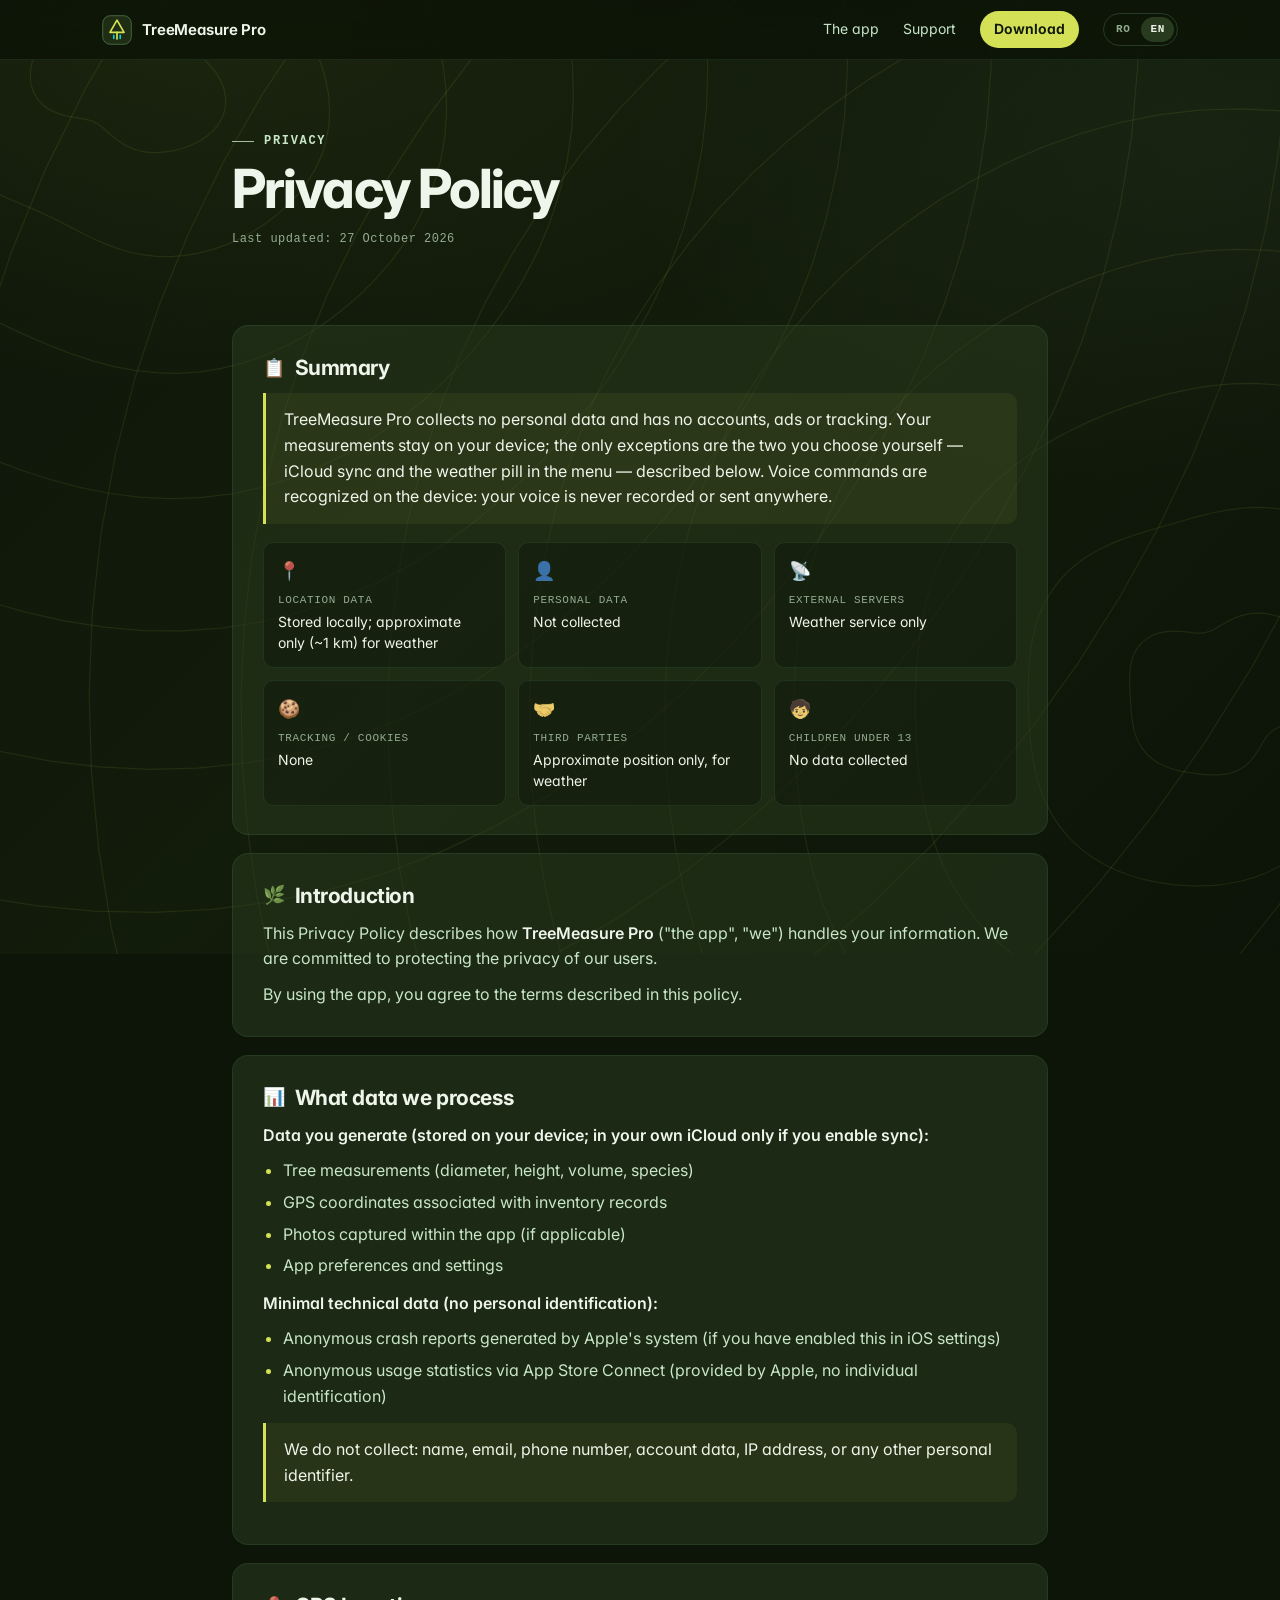
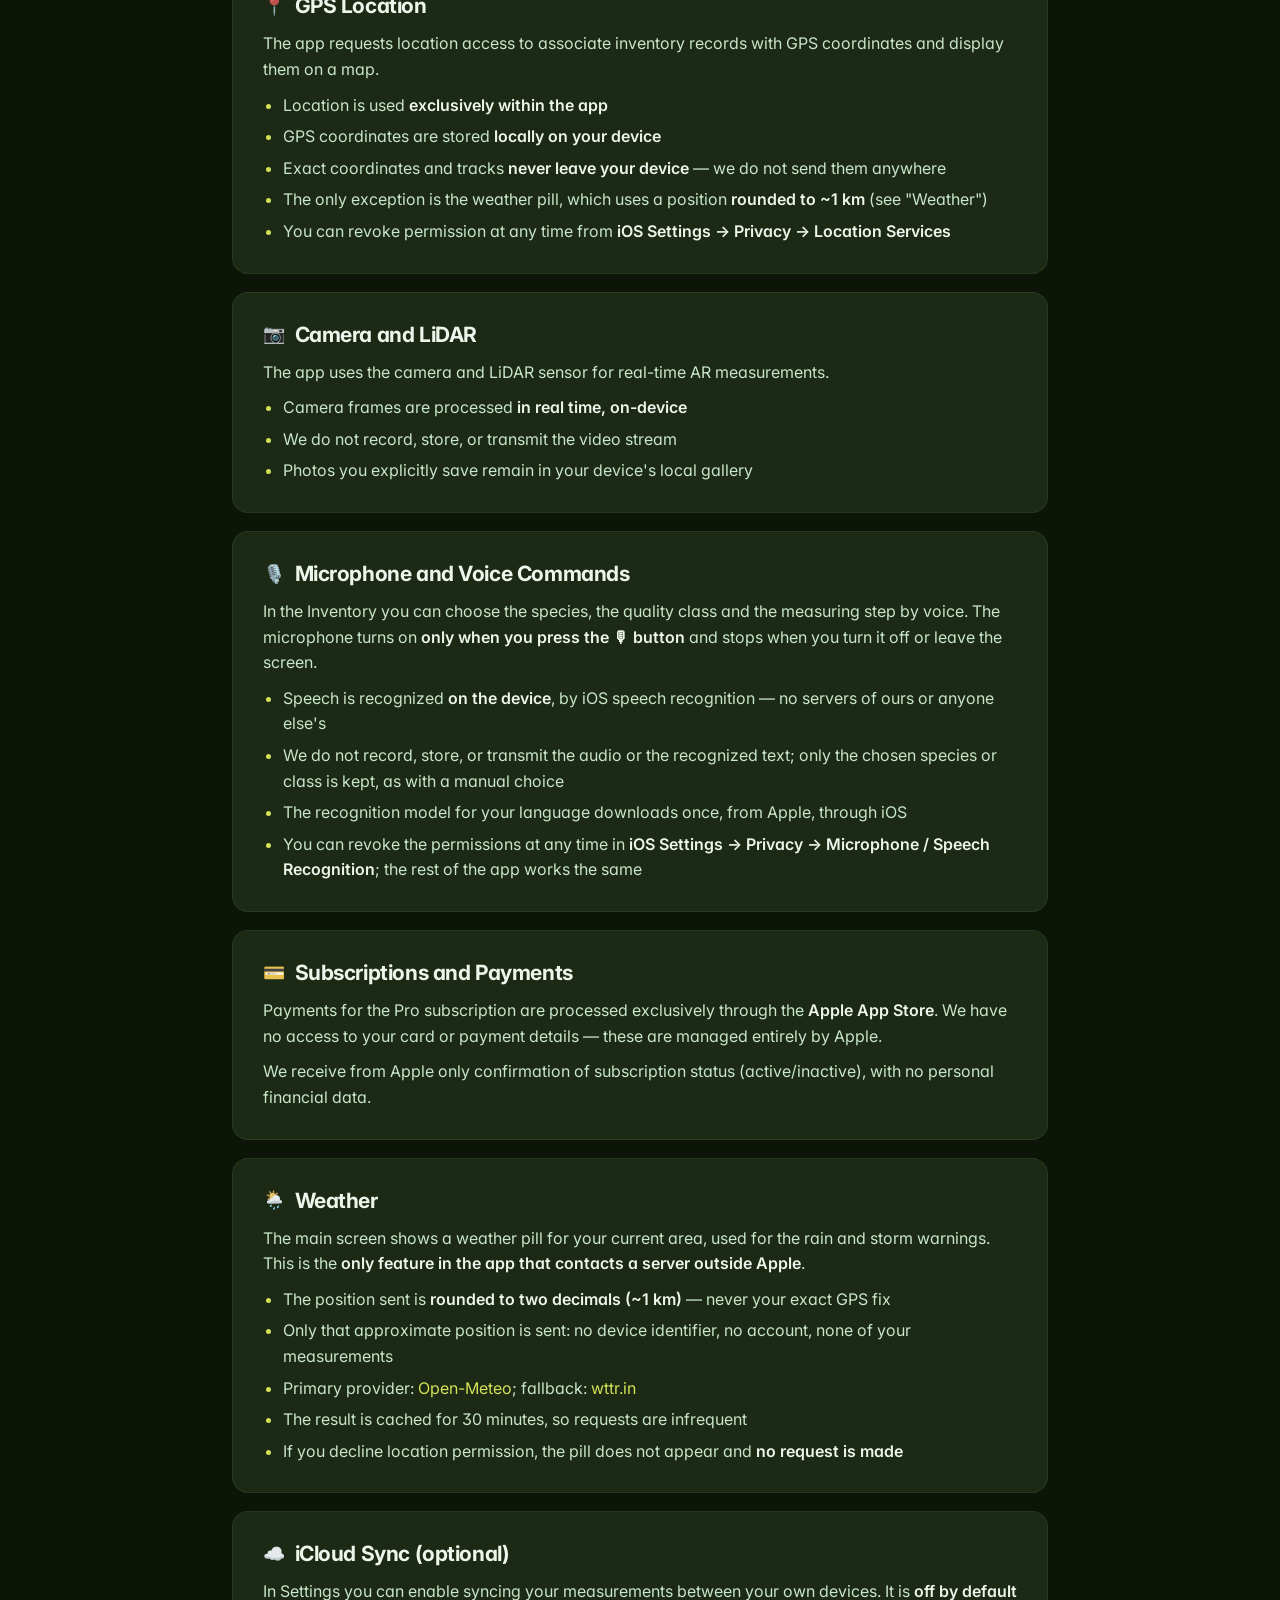
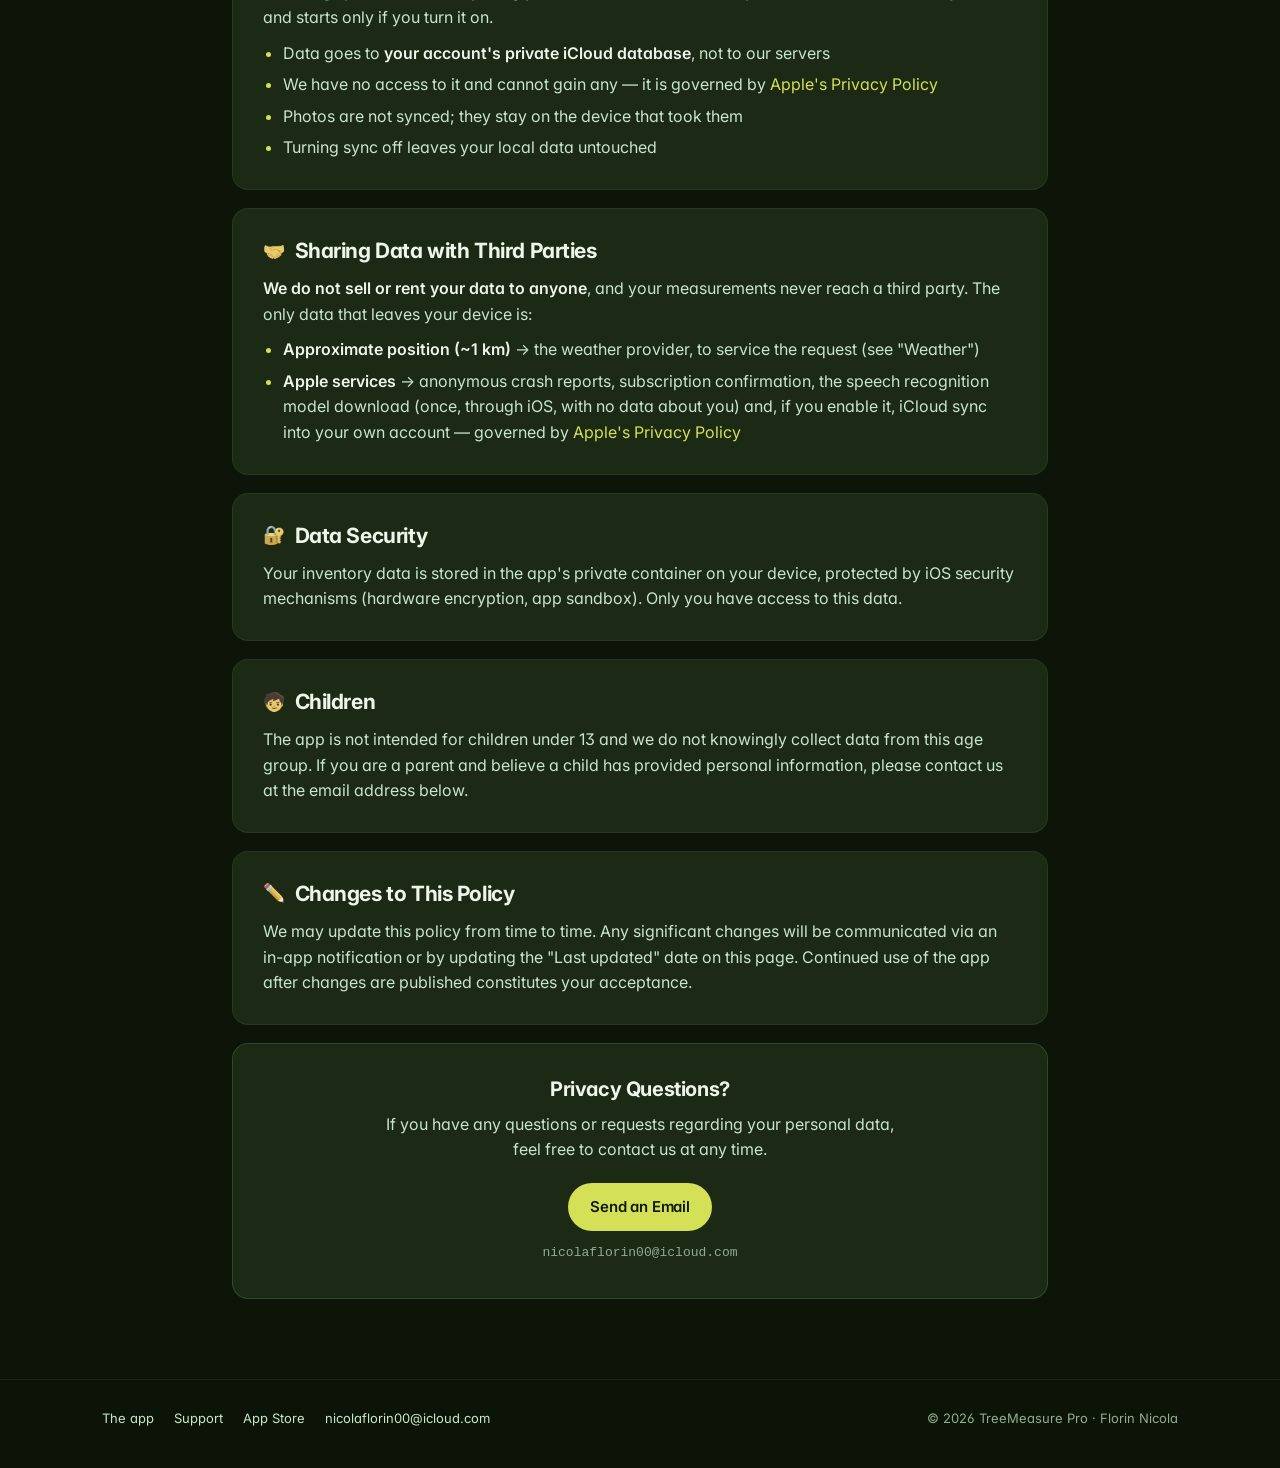
==== commit c2b5fded: "Confidențialitate: microfonul comenzilor vocale Secțiune nouă, în română și în engleză: microfonul p" ====
--- a/privacy.html
+++ b/privacy.html
@@ -48,14 +48,16 @@
   <div class="doc">
     <p class="eyebrow"><span data-lang="ro">Confidențialitate</span><span data-lang="en">Privacy</span></p>
     <h1 class="h-display"><span data-lang="ro">Politică de confidențialitate</span><span data-lang="en">Privacy Policy</span></h1>
-    <p class="updated">Ultima actualizare / Last updated: 16 septembrie 2026</p>
+    <p class="updated"><span data-lang="ro">Ultima actualizare: 27 octombrie 2026</span><span data-lang="en">Last updated: 27 October 2026</span></p>
   </div>
 </section>
 
 <!--
-  Textul de mai jos e preluat neschimbat din versiunea publicată pe 16 sept 2026. El trebuie să
-  spună același lucru ca PrivacyInfo.xcprivacy și chestionarul App Privacy din App Store Connect
-  (vezi CLAUDE.md, „Invariante de livrare"). Redesign-ul a atins doar stilul, nu conținutul.
+  Textul de mai jos e cel publicat pe 16 sept 2026, plus microfonul comenzilor vocale (27 oct 2026:
+  secțiunea „Microfon și comenzi vocale”, o frază în rezumat, descărcarea modelului la serviciile Apple).
+  El trebuie să spună același lucru ca PrivacyInfo.xcprivacy și chestionarul App Privacy din App Store
+  Connect (vezi CLAUDE.md, „Invariante de livrare"). Comenzile vocale nu colectează nimic nou: vocea se
+  recunoaște pe telefon și nu se înregistrează, deci chestionarul rămâne neschimbat.
 -->
 <main id="main" class="doc">
 
@@ -65,7 +67,7 @@
     <div class="section">
       <h2><span class="ico">📋</span>Rezumat</h2>
       <div class="highlight">
-        TreeMeasure Pro nu colectează date personale și nu are conturi, reclame sau urmărire. Măsurătorile tale rămân pe dispozitiv; singurele excepții sunt cele două pe care le alegi tu — sincronizarea iCloud și pastila de vreme din meniu — descrise mai jos.
+        TreeMeasure Pro nu colectează date personale și nu are conturi, reclame sau urmărire. Măsurătorile tale rămân pe dispozitiv; singurele excepții sunt cele două pe care le alegi tu — sincronizarea iCloud și pastila de vreme din meniu — descrise mai jos. Comenzile vocale sunt recunoscute pe dispozitiv: vocea ta nu se înregistrează și nu pleacă nicăieri.
       </div>
       <div class="summary-grid">
         <div class="summary-card">
@@ -160,6 +162,20 @@
     </div>
 
     <div class="section">
+      <h2><span class="ico">🎙️</span>Microfon și comenzi vocale</h2>
+      <p>
+        În Inventar poți alege specia, clasa de calitate și pasul de măsurare cu vocea. Microfonul pornește
+        <strong>doar când apeși butonul 🎙</strong> și se oprește când îl oprești tu sau când ieși din ecran.
+      </p>
+      <ul>
+        <li>Vorbirea este recunoscută <strong>pe dispozitiv</strong>, de recunoașterea vocală a iOS — fără serverele noastre sau ale altcuiva</li>
+        <li>Nu înregistrăm, nu stocăm și nu transmitem sunetul sau textul recunoscut; se păstrează doar specia sau clasa aleasă, ca la o alegere manuală</li>
+        <li>Modelul de recunoaștere pentru limba ta se descarcă o singură dată, de la Apple, prin iOS</li>
+        <li>Poți revoca permisiunile oricând din <strong>Setări iOS → Confidențialitate → Microfon / Recunoaștere vocală</strong>; restul aplicației funcționează la fel</li>
+      </ul>
+    </div>
+
+    <div class="section">
       <h2><span class="ico">💳</span>Abonamente și plăți</h2>
       <p>
         Plățile pentru abonamentul Pro sunt procesate exclusiv prin <strong>Apple App Store</strong>.
@@ -175,7 +191,7 @@
       <p>
         Ecranul principal afișează o pastilă cu vremea de la locul în care te afli, folosită pentru
         avertizările de ploaie și furtună. Aceasta este <strong>singura funcție a aplicației care
-        folosește internetul</strong>.
+        contactează un server din afara Apple</strong>.
       </p>
       <ul>
         <li>Poziția trimisă este <strong>rotunjită la două zecimale (~1 km)</strong> — niciodată fix-ul GPS exact</li>
@@ -208,7 +224,7 @@
       </p>
       <ul>
         <li><strong>Poziția aproximativă (~1 km)</strong> → furnizorul de vreme, pentru a răspunde cererii (vezi „Vremea")</li>
-        <li><strong>Serviciile Apple</strong> → rapoarte de erori anonime, confirmarea abonamentului și, dacă o activezi, sincronizarea iCloud în contul tău — reglementate de <a href="https://www.apple.com/legal/privacy/" style="color:var(--green-mid)">Politica de Confidențialitate Apple</a></li>
+        <li><strong>Serviciile Apple</strong> → rapoarte de erori anonime, confirmarea abonamentului, descărcarea modelului de recunoaștere vocală (o singură dată, prin iOS, fără date despre tine) și, dacă o activezi, sincronizarea iCloud în contul tău — reglementate de <a href="https://www.apple.com/legal/privacy/" style="color:var(--green-mid)">Politica de Confidențialitate Apple</a></li>
       </ul>
       <p>
       </p>
@@ -257,7 +273,7 @@
     <div class="section">
       <h2><span class="ico">📋</span>Summary</h2>
       <div class="highlight">
-        TreeMeasure Pro collects no personal data and has no accounts, ads or tracking. Your measurements stay on your device; the only exceptions are the two you choose yourself — iCloud sync and the weather pill in the menu — described below.
+        TreeMeasure Pro collects no personal data and has no accounts, ads or tracking. Your measurements stay on your device; the only exceptions are the two you choose yourself — iCloud sync and the weather pill in the menu — described below. Voice commands are recognized on the device: your voice is never recorded or sent anywhere.
       </div>
       <div class="summary-grid">
         <div class="summary-card">
@@ -351,6 +367,20 @@
     </div>
 
     <div class="section">
+      <h2><span class="ico">🎙️</span>Microphone and Voice Commands</h2>
+      <p>
+        In the Inventory you can choose the species, the quality class and the measuring step by voice. The
+        microphone turns on <strong>only when you press the 🎙 button</strong> and stops when you turn it off or leave the screen.
+      </p>
+      <ul>
+        <li>Speech is recognized <strong>on the device</strong>, by iOS speech recognition — no servers of ours or anyone else's</li>
+        <li>We do not record, store, or transmit the audio or the recognized text; only the chosen species or class is kept, as with a manual choice</li>
+        <li>The recognition model for your language downloads once, from Apple, through iOS</li>
+        <li>You can revoke the permissions at any time in <strong>iOS Settings → Privacy → Microphone / Speech Recognition</strong>; the rest of the app works the same</li>
+      </ul>
+    </div>
+
+    <div class="section">
       <h2><span class="ico">💳</span>Subscriptions and Payments</h2>
       <p>
         Payments for the Pro subscription are processed exclusively through the <strong>Apple App Store</strong>.
@@ -365,7 +395,7 @@
       <h2><span class="ico">🌦️</span>Weather</h2>
       <p>
         The main screen shows a weather pill for your current area, used for the rain and storm
-        warnings. This is the <strong>only feature in the app that uses the internet</strong>.
+        warnings. This is the <strong>only feature in the app that contacts a server outside Apple</strong>.
       </p>
       <ul>
         <li>The position sent is <strong>rounded to two decimals (~1 km)</strong> — never your exact GPS fix</li>
@@ -398,7 +428,7 @@
       </p>
       <ul>
         <li><strong>Approximate position (~1 km)</strong> → the weather provider, to service the request (see "Weather")</li>
-        <li><strong>Apple services</strong> → anonymous crash reports, subscription confirmation and, if you enable it, iCloud sync into your own account — governed by <a href="https://www.apple.com/legal/privacy/" style="color:var(--green-mid)">Apple's Privacy Policy</a></li>
+        <li><strong>Apple services</strong> → anonymous crash reports, subscription confirmation, the speech recognition model download (once, through iOS, with no data about you) and, if you enable it, iCloud sync into your own account — governed by <a href="https://www.apple.com/legal/privacy/" style="color:var(--green-mid)">Apple's Privacy Policy</a></li>
       </ul>
       <p>
       </p>
--- a/assets/site.css
+++ b/assets/site.css
@@ -73,13 +73,20 @@
 body::before {
   content: "";
   position: fixed;
-  inset: 0;
+  inset: -6%;
   z-index: -1;
+  animation: contour-drift 60s ease-in-out infinite alternate;
+  will-change: transform;
   background:
     url("contours.svg") center / cover no-repeat,
     radial-gradient(ellipse 70% 55% at 18% 6%, rgba(212, 225, 87, 0.07), transparent 70%),
     radial-gradient(ellipse 60% 50% at 90% 20%, rgba(165, 214, 167, 0.05), transparent 70%),
     linear-gradient(135deg, var(--bg-1) 0%, var(--bg-2) 50%, var(--bg-0) 100%);
+}
+
+@keyframes contour-drift {
+  from { transform: translate3d(0, 0, 0) scale(1); }
+  to   { transform: translate3d(-3%, -2%, 0) scale(1.06); }
 }
 
 img, svg { display: block; max-width: 100%; }
@@ -191,11 +198,26 @@
 
 /* ── Carduri ── */
 .card {
-  background: var(--card);
+  background: linear-gradient(180deg, rgba(64, 92, 50, 0.42) 0%, rgba(30, 45, 20, 0.62) 100%);
   border: 1px solid var(--line-soft);
   border-radius: var(--radius);
+  box-shadow:
+    inset 0 1px 0 rgba(232, 245, 233, 0.07),
+    0 24px 48px -24px rgba(0, 0, 0, 0.75),
+    0 2px 6px rgba(0, 0, 0, 0.25);
   -webkit-backdrop-filter: blur(6px);
   backdrop-filter: blur(6px);
+  /* `translate`, nu `transform`: animația de apariție folosește `transform`, iar cele două s-ar
+     suprascrie una pe alta. */
+  transition: translate .35s cubic-bezier(.2, .8, .2, 1), box-shadow .35s ease, border-color .35s ease;
+}
+.module:hover, .feature:hover, .step:hover, .output:hover {
+  translate: 0 -4px;
+  border-color: rgba(212, 225, 87, 0.32);
+  box-shadow:
+    inset 0 1px 0 rgba(232, 245, 233, 0.09),
+    0 32px 60px -24px rgba(0, 0, 0, 0.85),
+    0 0 0 1px rgba(212, 225, 87, 0.08);
 }
 
 .chip {
@@ -220,20 +242,25 @@
 .hero-copy .lead { margin: 22px 0 32px; }
 .hero-actions { display: flex; flex-wrap: wrap; align-items: center; gap: 14px; }
 .hero-note { margin-top: 18px; font-size: 13px; color: var(--text-3); }
-.hero-shot { position: relative; justify-self: center; width: min(360px, 100%); }
+.hero-shot { position: relative; justify-self: center; width: min(280px, 100%); animation: float 7s ease-in-out infinite; }
+@keyframes float { 0%, 100% { transform: translateY(0); } 50% { transform: translateY(-12px); } }
 .hero-shot img {
   width: 100%; height: auto; border-radius: 34px;
   -webkit-mask-image: radial-gradient(ellipse 72% 78% at 50% 50%, #000 62%, transparent 100%);
   mask-image: radial-gradient(ellipse 72% 78% at 50% 50%, #000 62%, transparent 100%);
 }
 .hero-shot::after {
-  content: ""; position: absolute; inset: 8% 6%; z-index: -1;
-  background: radial-gradient(ellipse, rgba(0, 229, 255, 0.10), transparent 70%);
-  filter: blur(20px);
-}
+  content: ""; position: absolute; inset: -12% -30%; z-index: -1;
+  background:
+    radial-gradient(ellipse 50% 45% at 50% 45%, rgba(212, 225, 87, 0.16), transparent 70%),
+    radial-gradient(ellipse 40% 40% at 55% 60%, rgba(0, 229, 255, 0.12), transparent 70%);
+  filter: blur(24px);
+  animation: glow 7s ease-in-out infinite;
+}
+@keyframes glow { 0%, 100% { opacity: .75; } 50% { opacity: 1; } }
 @media (max-width: 880px) {
   .hero-grid { grid-template-columns: 1fr; gap: 36px; }
-  .hero-shot { width: min(300px, 80%); }
+  .hero-shot { width: min(230px, 64%); }
 }
 
 /* Banda-fișă de sub hero: citirile unui instrument, nu „statistici de marketing”. */
@@ -273,14 +300,16 @@
 
 .module { display: flex; flex-direction: column; overflow: hidden; }
 .module-fig {
-  aspect-ratio: 16 / 9;
+  aspect-ratio: 21 / 9;
   background:
     linear-gradient(rgba(90, 140, 94, 0.07) 1px, transparent 1px) 0 0 / 20px 20px,
     linear-gradient(90deg, rgba(90, 140, 94, 0.07) 1px, transparent 1px) 0 0 / 20px 20px,
     linear-gradient(160deg, #111B0B, #0B1207);
   border-bottom: 1px solid var(--line-soft);
 }
-.module-fig svg { width: 100%; height: 100%; }
+.module-fig { position: relative; overflow: hidden; }
+/* Absolut: altfel proporția proprie a desenului (16:9) împinge cutia peste aspect-ratio. */
+.module-fig svg { position: absolute; inset: 0; width: 100%; height: 100%; }
 .module-body { padding: 22px 24px 24px; display: flex; flex-direction: column; gap: 12px; flex: 1; }
 .module-title { display: flex; align-items: baseline; justify-content: space-between; gap: 12px; }
 .module-title h3 { font-size: 21px; font-weight: 700; }
@@ -317,17 +346,38 @@
   scrollbar-width: thin; scrollbar-color: var(--line) transparent;
 }
 .gallery figure {
-  flex: 0 0 auto; width: 250px; scroll-snap-align: center;
+  flex: 0 0 auto; width: 190px; scroll-snap-align: center;
 }
 .gallery img {
   width: 100%; height: auto; aspect-ratio: 560 / 973;
-  border-radius: 28px; background: var(--surface);
+  border-radius: 24px; background: var(--surface);
+  transition: transform .35s cubic-bezier(.2, .8, .2, 1);
   -webkit-mask-image: radial-gradient(ellipse 80% 82% at 50% 50%, #000 68%, transparent 100%);
   mask-image: radial-gradient(ellipse 80% 82% at 50% 50%, #000 68%, transparent 100%);
 }
+.gallery figure:hover img { transform: translateY(-6px) scale(1.02); }
 .gallery figcaption { margin-top: 12px; text-align: center; font-size: 14px; color: var(--text-2); }
 .gallery figcaption .num { display: block; font-size: 11px; color: var(--lime); letter-spacing: 0.1em; margin-bottom: 2px; }
 @media (min-width: 1164px) { .gallery { padding-left: calc((100vw - var(--maxw)) / 2 + 22px); padding-right: calc((100vw - var(--maxw)) / 2 + 22px); } }
+
+/* ── Video ──
+   Fără autoplay: are sunet și 17 MB, iar `preload="none"` nu descarcă nimic până la Play —
+   inclusiv pentru copia din limba ascunsă. */
+.section-video { padding-top: 56px; }
+.video-frame {
+  position: relative;
+  aspect-ratio: 16 / 9;
+  border: 1px solid var(--line-soft);
+  border-radius: var(--radius);
+  overflow: hidden;
+  background: var(--bg-0);
+  box-shadow:
+    inset 0 1px 0 rgba(232, 245, 233, 0.07),
+    0 32px 64px -28px rgba(0, 0, 0, 0.85),
+    0 0 90px -30px rgba(212, 225, 87, 0.16);
+}
+.video-frame video { display: block; width: 100%; height: 100%; object-fit: cover; background: var(--bg-0); }
+@media (max-width: 560px) { .section-video { padding-top: 32px; } .video-frame { border-radius: var(--radius-sm); } }
 
 /* ── Ieșiri ── */
 .outputs { display: grid; grid-template-columns: repeat(3, 1fr); gap: 16px; }
@@ -424,11 +474,13 @@
 .contact-box .email-text { margin-top: 12px; font-family: var(--mono); font-size: 13px; color: var(--text-3); }
 
 /* ── Reveal ── */
-.js .reveal { opacity: 0; transform: translateY(16px); transition: opacity .6s ease, transform .6s ease; }
+.js .reveal { opacity: 0; transform: translateY(22px); transition: opacity .7s ease, transform .7s cubic-bezier(.2, .8, .2, 1); transition-delay: var(--d, 0s); }
 .js .reveal.in { opacity: 1; transform: none; }
 
 @media (prefers-reduced-motion: reduce) {
   html { scroll-behavior: auto; }
+  body::before, .hero-shot, .hero-shot::after { animation: none; }
+  .card, .gallery img { transition: none; }
   .js .reveal { opacity: 1; transform: none; transition: none; }
   .btn { transition: none; }
 }
